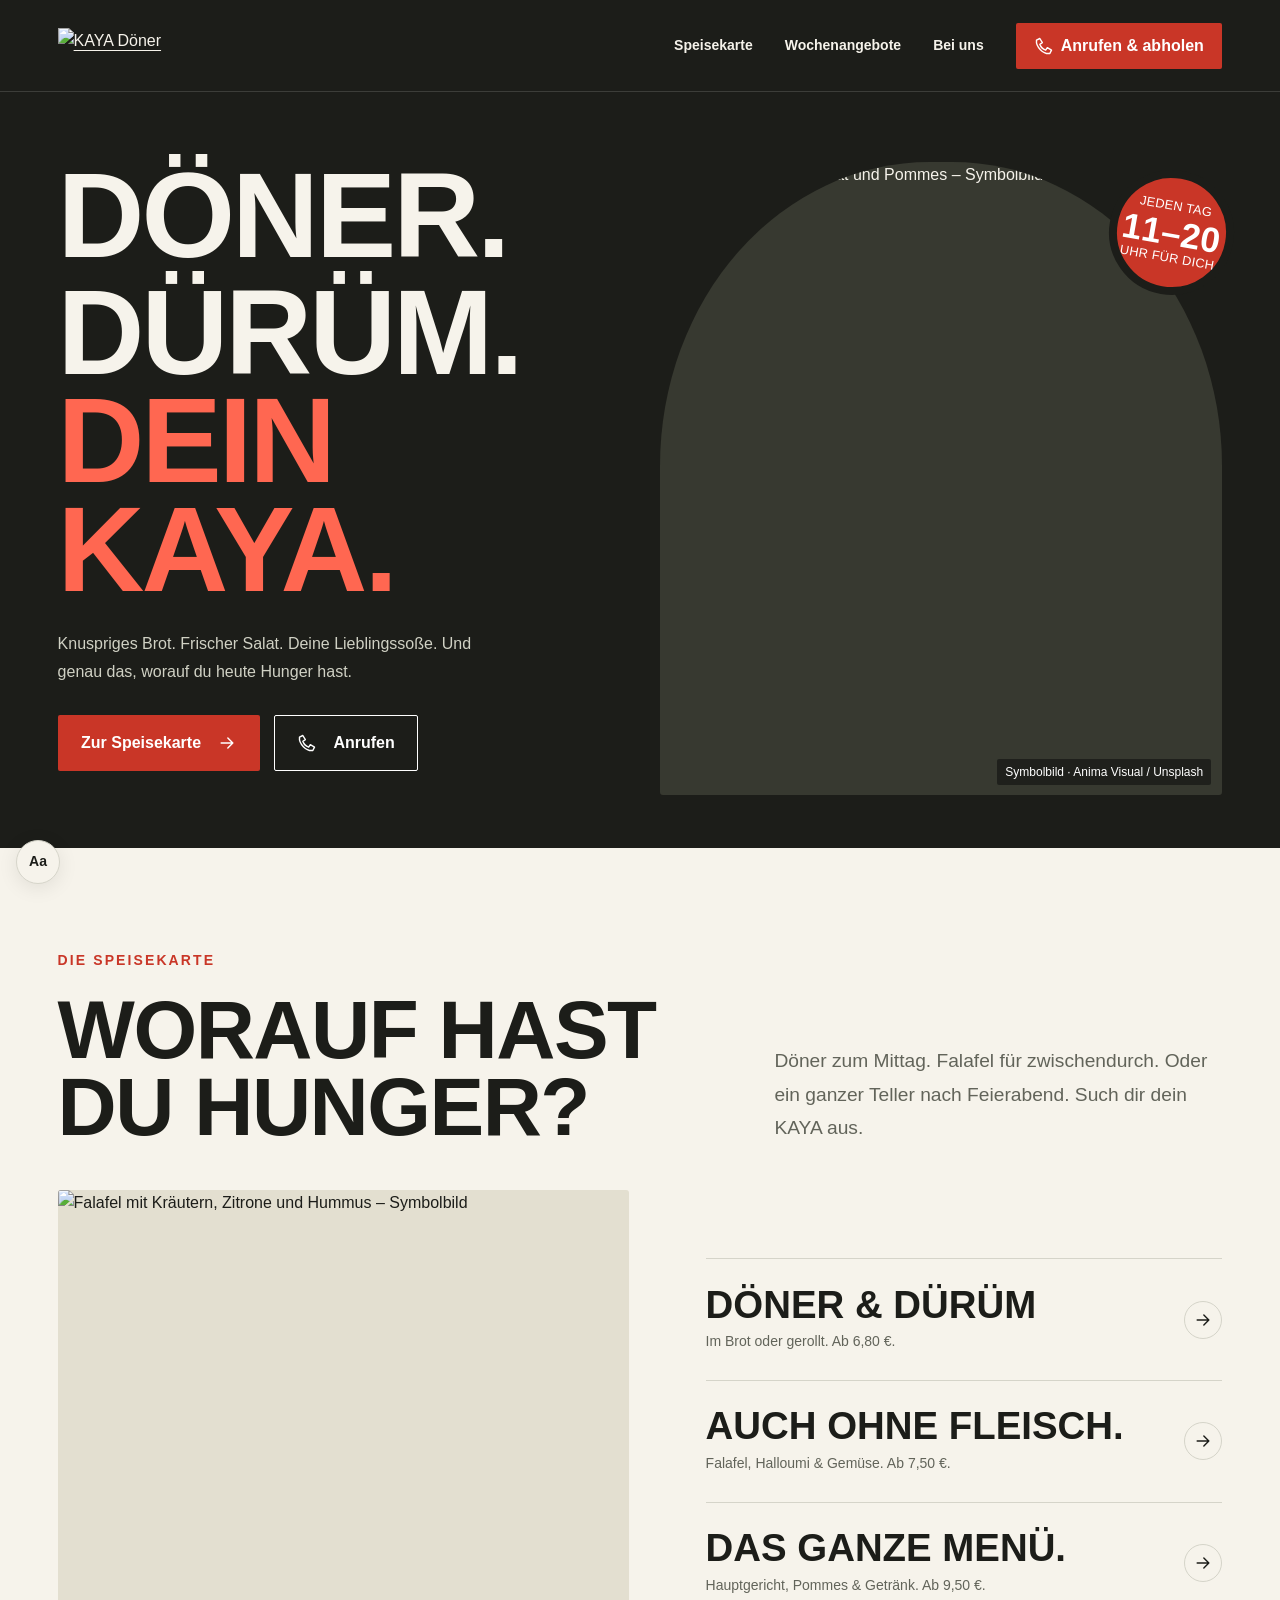
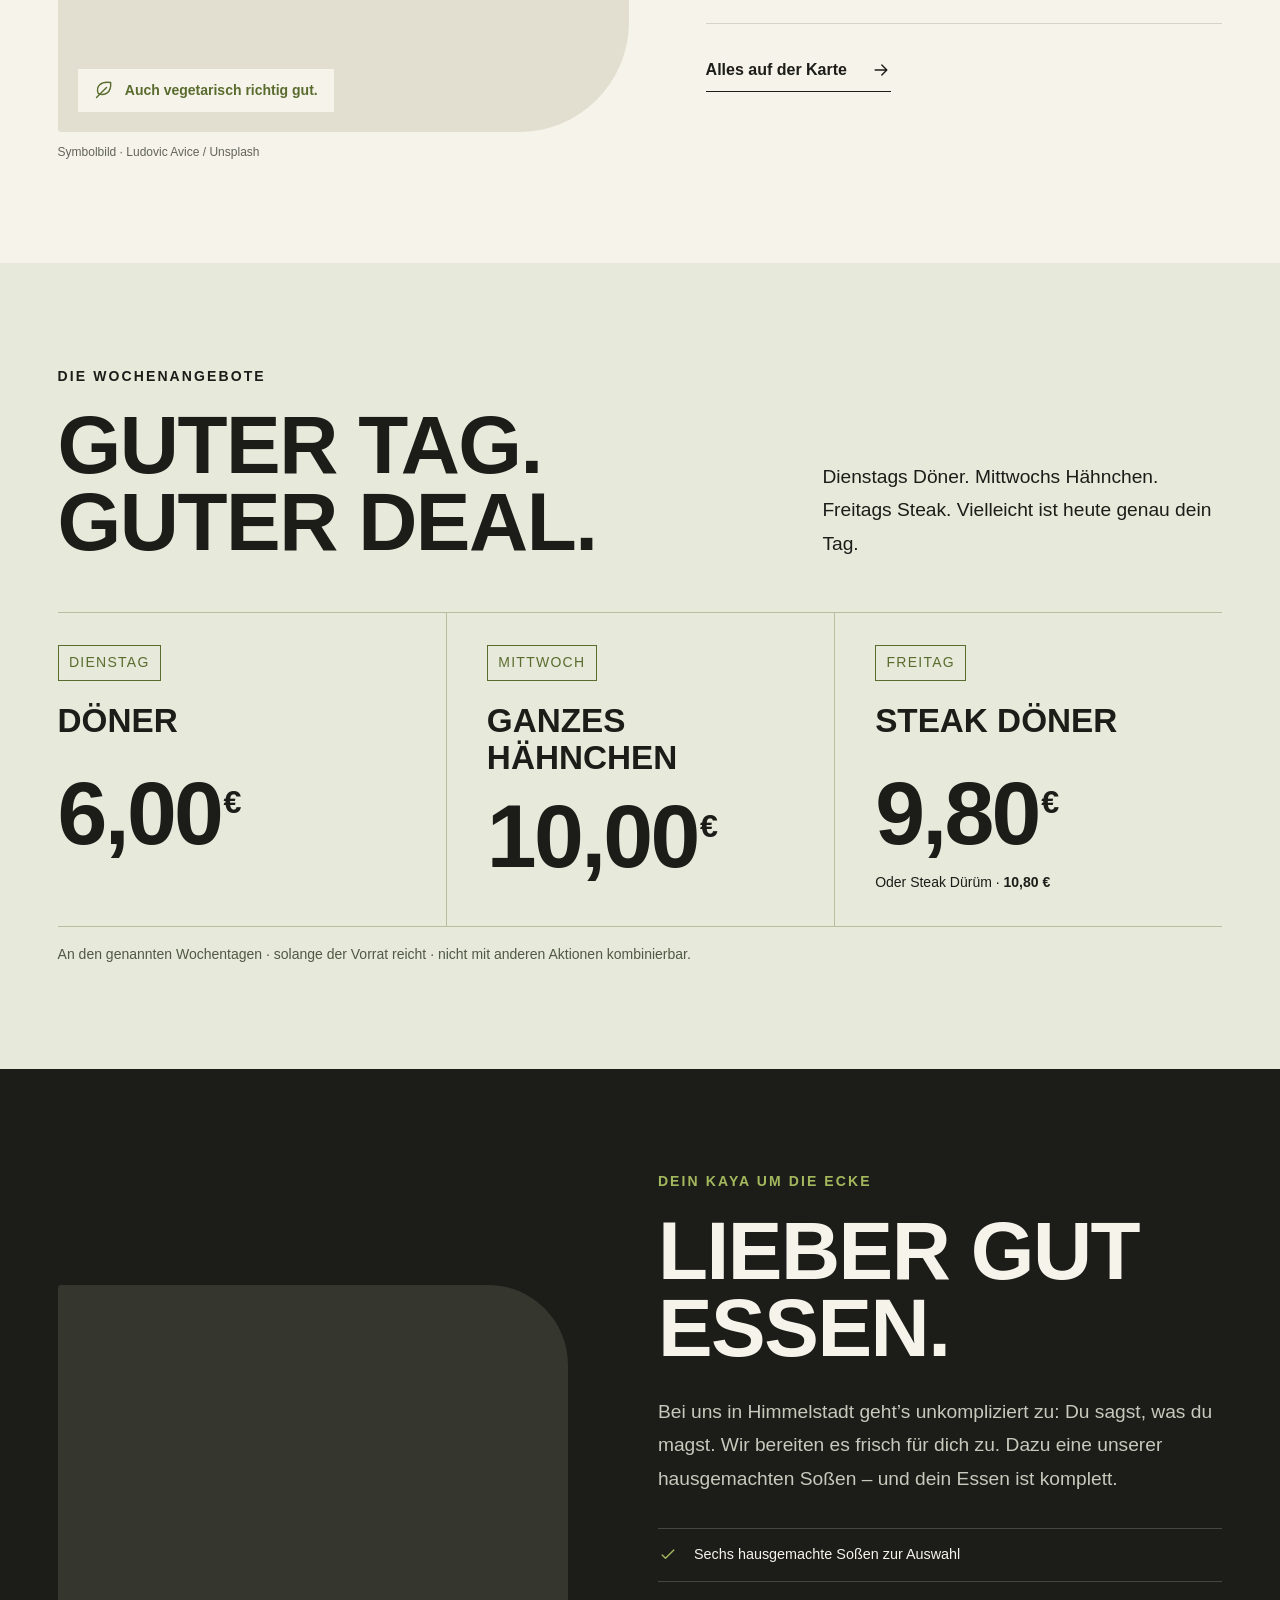
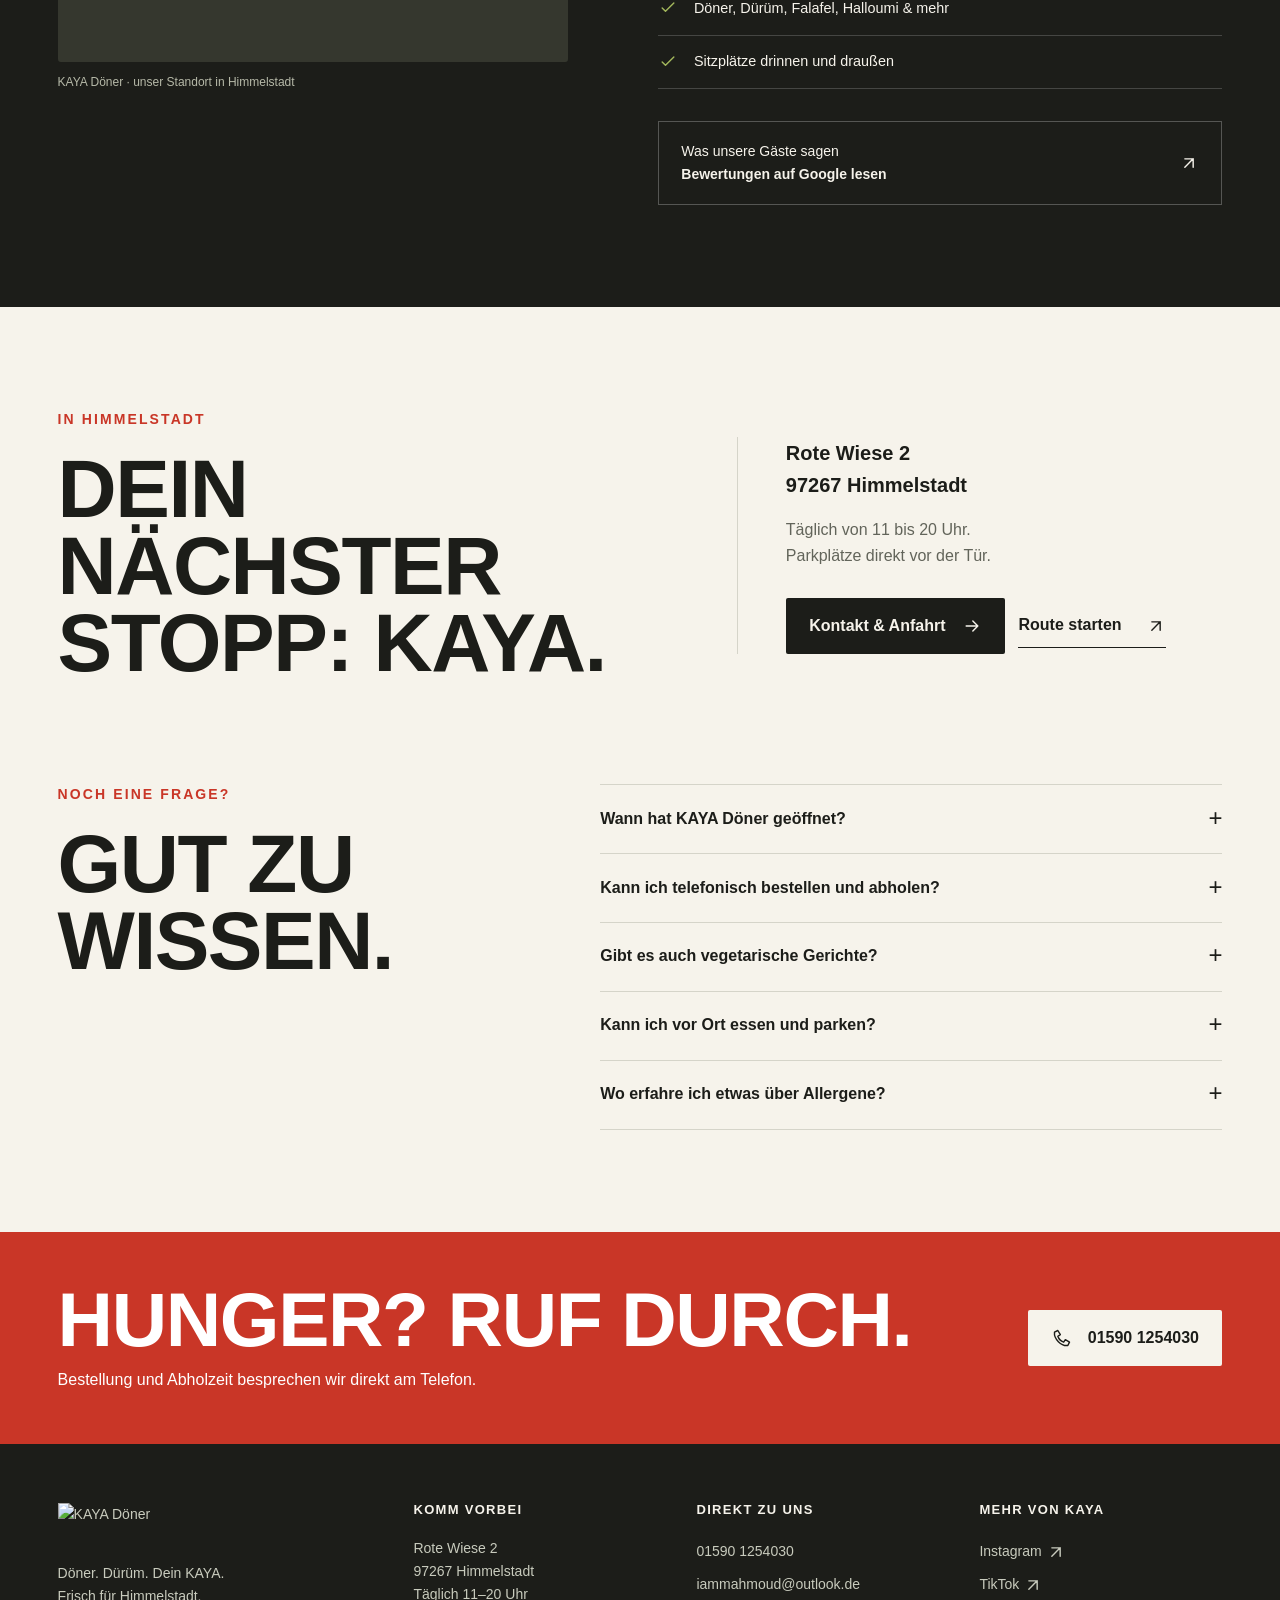
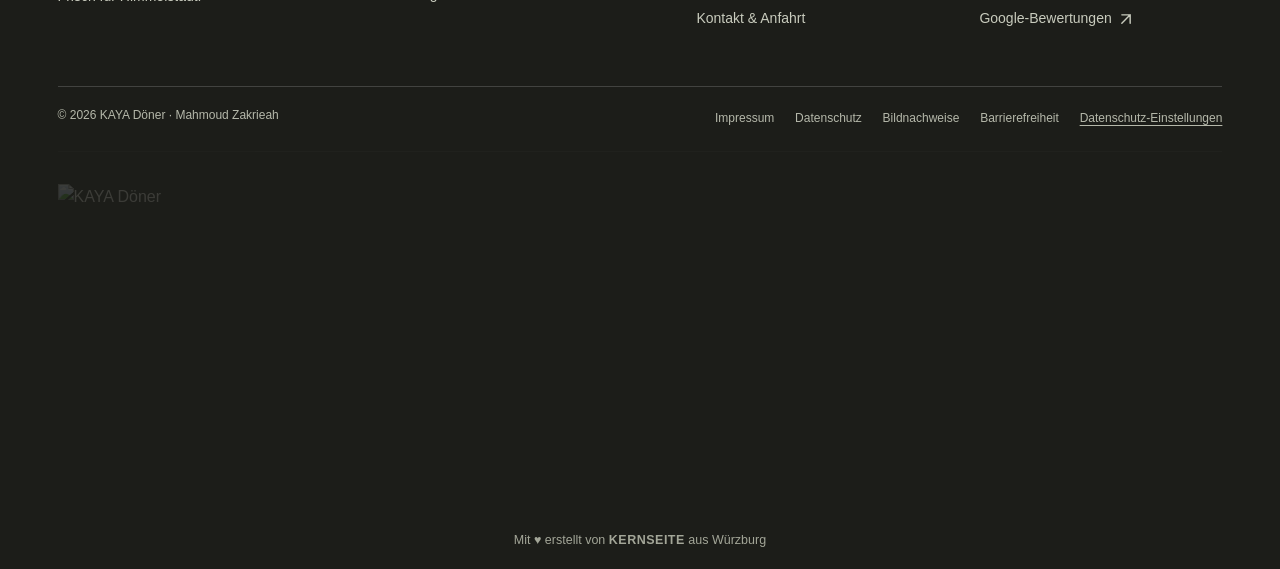
==== index.html @ 1c3c6906 "Footer: dezenter Hinweis „Mit ♥ erstellt von KERNSEITE aus Würzburg“ auf allen Seiten Co-Authored-By" ====
<!doctype html><html lang="de"><head><meta charset="utf-8"><meta name="viewport" content="width=device-width, initial-scale=1, viewport-fit=cover"><title>KAYA Döner Himmelstadt | Dürüm, Falafel &amp; Halloumi</title><meta name="description" content="Döner, Dürüm und Falafel in Himmelstadt. Speisekarte, Preise und Wochenangebote. Täglich 11–20 Uhr, Rote Wiese 2. Anrufen und abholen."><meta name="robots" content="noindex, follow"><meta name="theme-color" content="#1c1d19"><meta name="referrer" content="strict-origin-when-cross-origin"><link rel="canonical" href="https://kaya-doener-himmelstadt.de/"><link rel="icon" href="favicon.svg" type="image/svg+xml"><link rel="icon" href="favicon.ico" sizes="any"><link rel="apple-touch-icon" href="apple-touch-icon.png"><link rel="manifest" href="site.webmanifest"><link rel="preload" href="assets/fonts/barlow-condensed-800.woff" as="font" type="font/woff" crossorigin><link rel="stylesheet" href="assets/site.css?v=f7797af50446"><script src="assets/site.js?v=f7797af50446" defer></script><meta property="og:type" content="website"><meta property="og:locale" content="de_DE"><meta property="og:site_name" content="KAYA Döner Himmelstadt"><meta property="og:title" content="KAYA Döner Himmelstadt | Dürüm, Falafel &amp; Halloumi"><meta property="og:description" content="Döner, Dürüm und Falafel in Himmelstadt. Speisekarte, Preise und Wochenangebote. Täglich 11–20 Uhr, Rote Wiese 2. Anrufen und abholen."><meta property="og:url" content="https://kaya-doener-himmelstadt.de/"><meta property="og:image" content="https://kaya-doener-himmelstadt.de/og-kaya-doener.jpg"><meta property="og:image:width" content="1200"><meta property="og:image:height" content="630"><meta property="og:image:alt" content="KAYA Döner – frischer Döner in Himmelstadt"><meta name="twitter:card" content="summary_large_image"><meta name="twitter:title" content="KAYA Döner Himmelstadt | Dürüm, Falafel &amp; Halloumi"><meta name="twitter:description" content="Döner, Dürüm und Falafel in Himmelstadt. Speisekarte, Preise und Wochenangebote. Täglich 11–20 Uhr, Rote Wiese 2. Anrufen und abholen."><meta name="twitter:image" content="https://kaya-doener-himmelstadt.de/og-kaya-doener.jpg"><script type="application/ld+json">{"@context":"https://schema.org","@graph":[{"@type":"WebSite","@id":"https://kaya-doener-himmelstadt.de/#website","name":"KAYA Döner Himmelstadt","url":"https://kaya-doener-himmelstadt.de/","inLanguage":"de-DE"},{"@type":"Restaurant","@id":"https://kaya-doener-himmelstadt.de/#restaurant","name":"KAYA Döner","alternateName":"KAYA Döner Himmelstadt","url":"https://kaya-doener-himmelstadt.de/","telephone":"+4915901254030","email":"iammahmoud@outlook.de","priceRange":"€","currenciesAccepted":"EUR","servesCuisine":["Türkisch","Döner","Vegetarisch"],"address":{"@type":"PostalAddress","streetAddress":"Rote Wiese 2","postalCode":"97267","addressLocality":"Himmelstadt","addressRegion":"Bayern","addressCountry":"DE"},"openingHoursSpecification":[{"@type":"OpeningHoursSpecification","dayOfWeek":["Monday","Tuesday","Wednesday","Thursday","Friday","Saturday","Sunday"],"opens":"11:00","closes":"20:00"}],"hasMenu":"https://kaya-doener-himmelstadt.de/speisekarte.html","hasMap":"https://www.google.com/maps/search/?api=1&query=Rote+Wiese+2%2C+97267+Himmelstadt","logo":"https://kaya-doener-himmelstadt.de/assets/brand/kaya-horizontal-dark.svg","sameAs":["https://www.instagram.com/kayadoner_himmelstadt_/","https://www.tiktok.com/@kayadnerhimmelsta"],"description":"Döner, Dürüm, Falafel, Halloumi und hausgemachte Soßen in Himmelstadt. Vor Ort essen oder abholen."},{"@type":"WebPage","@id":"https://kaya-doener-himmelstadt.de/#webpage","url":"https://kaya-doener-himmelstadt.de/","name":"KAYA Döner Himmelstadt | Dürüm, Falafel & Halloumi","inLanguage":"de-DE","isPartOf":{"@id":"https://kaya-doener-himmelstadt.de/#website"},"about":{"@id":"https://kaya-doener-himmelstadt.de/#restaurant"}},{"@type":"FAQPage","mainEntity":[{"@type":"Question","name":"Wann hat KAYA Döner geöffnet?","acceptedAnswer":{"@type":"Answer","text":"Wir haben regulär jeden Tag von 11:00 bis 20:00 Uhr geöffnet. An Feiertagen können die Zeiten abweichen. Ruf im Zweifel kurz unter 01590 1254030 an."}},{"@type":"Question","name":"Kann ich telefonisch bestellen und abholen?","acceptedAnswer":{"@type":"Answer","text":"Ja. Ruf uns unter 01590 1254030 an und besprich dein Wunschgericht sowie die Abholzeit mit uns. Du findest uns in der Rote Wiese 2 in Himmelstadt."}},{"@type":"Question","name":"Gibt es auch vegetarische Gerichte?","acceptedAnswer":{"@type":"Answer","text":"Ja. Auf unserer Karte stehen Falafel, Halloumi und Gemüse im Brot oder im Dürüm sowie ein Falafelteller. Wenn du Fragen zu Zutaten oder Soßen hast, sprich uns vor der Bestellung an."}},{"@type":"Question","name":"Kann ich vor Ort essen und parken?","acceptedAnswer":{"@type":"Answer","text":"Du kannst drinnen oder draußen sitzen und dein Essen auch mitnehmen. Kostenlose Parkplätze gibt es direkt vor der Tür. Der Zugang ist ebenerdig."}},{"@type":"Question","name":"Wo erfahre ich etwas über Allergene?","acceptedAnswer":{"@type":"Answer","text":"Bitte frage vor deiner Bestellung telefonisch oder vor Ort nach den Allergenen und Zusatzstoffen deines gewünschten Gerichts. Rezepturen und Soßen können sich unterscheiden."}}]}]}</script><noscript><style>.js-only{display:none!important}@media(max-width:650px){.site-header{height:auto;position:relative}.nav-row{padding-block:1rem;flex-wrap:wrap}.nav{display:flex;flex-wrap:wrap;gap:1rem}.nav .button{display:none}.nav a{font-size:.8125rem}}</style></noscript></head><body><a class="skip" href="#main">Zum Inhalt springen</a>
 <header class="site-header"><div class="wrap nav-row">
 <a class="brand" href="index.html" aria-label="KAYA Döner – Startseite"><img src="assets/brand/kaya-horizontal-light.svg" width="906" height="158" alt="KAYA Döner"></a>
 <nav class="nav" aria-label="Hauptnavigation"><a href="speisekarte.html">Speisekarte</a><a href="index.html#angebote">Wochenangebote</a><a href="kontakt.html">Bei uns</a><a href="tel:+4915901254030" aria-label="Anrufen &amp; abholen · KAYA Döner · 01590 1254030" class="button compact"><svg class="icon" viewBox="0 0 24 24" aria-hidden="true" focusable="false"><path d="m7 3-4 2c-1 8 8 17 16 16l2-4-5-3-2 3c-3-1-6-4-7-7l3-2Z"/></svg><span class="nav-call-label">Anrufen & abholen</span></a></nav>
 <button class="nav-toggle js-only" id="nav-toggle" aria-label="Menü öffnen" aria-expanded="false" aria-controls="mobile-nav"><svg class="icon" viewBox="0 0 24 24" aria-hidden="true" focusable="false"><path d="M4 7h16M4 12h16M4 17h16"/></svg></button>
 </div></header>
 <nav class="mobile-nav" id="mobile-nav" aria-label="Mobile Navigation" hidden>
 <a href="index.html">Startseite</a><a href="speisekarte.html">Speisekarte</a><a href="index.html#angebote">Wochenangebote</a><a href="kontakt.html">Bei uns</a><a href="tel:+4915901254030" aria-label="Anrufen &amp; abholen · KAYA Döner · 01590 1254030" class="button"><svg class="icon" viewBox="0 0 24 24" aria-hidden="true" focusable="false"><path d="m7 3-4 2c-1 8 8 17 16 16l2-4-5-3-2 3c-3-1-6-4-7-7l3-2Z"/></svg>01590 1254030</a><p class="small">Rote Wiese 2 · 97267 Himmelstadt<br>Täglich 11–20 Uhr</p>
 </nav><main id="main" tabindex="-1"><section class="hero" id="start"><div class="wrap"><div class="hero-grid"><div class="hero-copy"><h1><span class="hero-title-line hero-title-doener">Döner.</span><span class="hero-title-line">Dürüm.</span><em class="hero-title-line">Dein KAYA.</em></h1><p class="lead">Knuspriges Brot. Frischer Salat. Deine Lieblingssoße. Und genau das, worauf du heute Hunger hast.</p><div class="actions"><a href="speisekarte.html" class="button">Zur Speisekarte <svg class="icon" viewBox="0 0 24 24" aria-hidden="true" focusable="false"><path d="M5 12h14M13 6l6 6-6 6"/></svg></a><a href="tel:+4915901254030" aria-label="Anrufen &amp; abholen · KAYA Döner · 01590 1254030" class="button outline"><svg class="icon" viewBox="0 0 24 24" aria-hidden="true" focusable="false"><path d="m7 3-4 2c-1 8 8 17 16 16l2-4-5-3-2 3c-3-1-6-4-7-7l3-2Z"/></svg>Anrufen</a></div></div>
 <figure class="hero-photo"><div class="photo-mask"><img src="assets/images/food-hero-1200.webp" srcset="assets/images/food-hero-640.webp 640w, assets/images/food-hero-1200.webp 1200w" sizes="(max-width: 650px) 100vw, 50vw" alt="Kebab mit Fleisch, Salat und Pommes – Symbolbild" width="1200" height="800" decoding="async" fetchpriority="high"></div><div class="round-note" aria-hidden="true">JEDEN TAG<strong>11–20</strong>UHR FÜR DICH</div><figcaption class="image-caption">Symbolbild · Anima Visual / Unsplash</figcaption></figure></div>
 </div></section>
 <section class="section" id="speisekarte"><div class="wrap"><div class="section-heading"><div><span class="eyebrow red">Die Speisekarte</span><h2>Worauf hast<br>du Hunger?</h2></div><p class="lead muted">Döner zum Mittag. Falafel für zwischendurch. Oder ein ganzer Teller nach Feierabend. Such dir dein KAYA aus.</p></div><div class="menu-preview"><figure><div class="food-frame"><img src="assets/images/food-falafel-1200.webp" srcset="assets/images/food-falafel-640.webp 640w, assets/images/food-falafel-1200.webp 1200w" sizes="(max-width: 650px) 100vw, 50vw" alt="Falafel mit Kräutern, Zitrone und Hummus – Symbolbild" width="1200" height="1839" decoding="async" loading="lazy"><span class="food-label"><svg class="icon" viewBox="0 0 24 24" aria-hidden="true" focusable="false"><path d="M20 3C8 1 2 8 5 16c8 4 16-1 15-13Z"/><path d="m3 21 12-12"/></svg>Auch vegetarisch richtig gut.</span></div><figcaption class="image-caption">Symbolbild · Ludovic Avice / Unsplash</figcaption></figure><div><div class="menu-links"><a href="speisekarte.html#doener" class="menu-link"><div><h3>Döner & Dürüm</h3><p>Im Brot oder gerollt. Ab 6,80 €.</p></div><span><svg class="icon" viewBox="0 0 24 24" aria-hidden="true" focusable="false"><path d="M5 12h14M13 6l6 6-6 6"/></svg></span></a><a href="speisekarte.html#vegetarisch" class="menu-link"><div><h3>Auch ohne Fleisch.</h3><p>Falafel, Halloumi & Gemüse. Ab 7,50 €.</p></div><span><svg class="icon" viewBox="0 0 24 24" aria-hidden="true" focusable="false"><path d="M5 12h14M13 6l6 6-6 6"/></svg></span></a><a href="speisekarte.html#menues" class="menu-link"><div><h3>Das ganze Menü.</h3><p>Hauptgericht, Pommes & Getränk. Ab 9,50 €.</p></div><span><svg class="icon" viewBox="0 0 24 24" aria-hidden="true" focusable="false"><path d="M5 12h14M13 6l6 6-6 6"/></svg></span></a></div><div class="menu-bottom"><a href="speisekarte.html" class="text-link">Alles auf der Karte <svg class="icon" viewBox="0 0 24 24" aria-hidden="true" focusable="false"><path d="M5 12h14M13 6l6 6-6 6"/></svg></a></div></div></div></div></section>
 <section class="section offers" id="angebote"><div class="wrap"><div class="offers-head"><div><span class="eyebrow">Die Wochenangebote</span><h2>Guter Tag.<br>Guter Deal.</h2></div><p class="lead">Dienstags Döner. Mittwochs Hähnchen. Freitags Steak. Vielleicht ist heute genau dein Tag.</p></div><div class="offer-grid"><article class="offer" data-weekday="Tuesday"><span class="offer-day">Dienstag</span><h3>Döner</h3><p class="offer-price">6,00<small>€</small></p></article><article class="offer" data-weekday="Wednesday"><span class="offer-day">Mittwoch</span><h3>Ganzes Hähnchen</h3><p class="offer-price">10,00<small>€</small></p></article><article class="offer" data-weekday="Friday"><span class="offer-day">Freitag</span><h3>Steak Döner</h3><p class="offer-price">9,80<small>€</small></p><p class="offer-extra">Oder Steak Dürüm · <strong>10,80 €</strong></p></article></div><p class="fine">An den genannten Wochentagen · solange der Vorrat reicht · nicht mit anderen Aktionen kombinierbar.</p></div></section>
 <section class="section story" id="ueber-uns"><div class="wrap story-grid"><figure><div class="story-photo store-photo"><img src="assets/images/kaya-standort-1200.webp" srcset="assets/images/kaya-standort-640.webp 640w, assets/images/kaya-standort-1200.webp 1200w" sizes="(max-width: 650px) 100vw, 50vw" width="1200" height="900" alt="Eingang von KAYA Döner in Himmelstadt mit beleuchtetem KAYA-Schriftzug" loading="lazy" decoding="async"></div><figcaption class="image-caption">KAYA Döner · unser Standort in Himmelstadt</figcaption></figure><div><span class="eyebrow">Dein KAYA um die Ecke</span><h2>Lieber gut<br>essen.</h2><p class="lead">Bei uns in Himmelstadt geht’s unkompliziert zu: Du sagst, was du magst. Wir bereiten es frisch für dich zu. Dazu eine unserer hausgemachten Soßen – und dein Essen ist komplett.</p><ul class="feature-lines"><li><svg class="icon" viewBox="0 0 24 24" aria-hidden="true" focusable="false"><path d="m5 12 4 4L19 6"/></svg>Sechs hausgemachte Soßen zur Auswahl</li><li><svg class="icon" viewBox="0 0 24 24" aria-hidden="true" focusable="false"><path d="m5 12 4 4L19 6"/></svg>Döner, Dürüm, Falafel, Halloumi & mehr</li><li><svg class="icon" viewBox="0 0 24 24" aria-hidden="true" focusable="false"><path d="m5 12 4 4L19 6"/></svg>Sitzplätze drinnen und draußen</li></ul><a href="https://www.google.com/maps/search/?api=1&amp;query=KAYA+D%C3%B6ner+Himmelstadt" class="review-link" target="_blank" rel="noopener noreferrer"><span id="bewertungen">Was unsere Gäste sagen<br><strong>Bewertungen auf Google lesen</strong></span><svg class="icon" viewBox="0 0 24 24" aria-hidden="true" focusable="false"><path d="M7 17 17 7M7 7h10v10"/></svg></a></div></div></section>
 <section class="section" id="standort"><div class="wrap visit-teaser"><div><span class="eyebrow red">In Himmelstadt</span><h2>Dein nächster<br>Stopp: KAYA.</h2></div><div class="visit-card" id="kontakt"><p class="address">Rote Wiese 2<br>97267 Himmelstadt</p><p class="muted">Täglich von 11 bis 20 Uhr.<br>Parkplätze direkt vor der Tür.</p><div class="actions"><a href="kontakt.html" class="button ink">Kontakt & Anfahrt <svg class="icon" viewBox="0 0 24 24" aria-hidden="true" focusable="false"><path d="M5 12h14M13 6l6 6-6 6"/></svg></a><a href="https://www.google.com/maps/search/?api=1&amp;query=Rote+Wiese+2%2C+97267+Himmelstadt" class="text-link" target="_blank" rel="noopener noreferrer">Route starten <svg class="icon" viewBox="0 0 24 24" aria-hidden="true" focusable="false"><path d="M7 17 17 7M7 7h10v10"/></svg></a></div></div></div></section>
 <section class="section faq-section"><div class="wrap faq-wrap"><div><span class="eyebrow red">Noch eine Frage?</span><h2>Gut zu<br>wissen.</h2></div><div class="faq"><details><summary>Wann hat KAYA Döner geöffnet?</summary><p>Wir haben regulär jeden Tag von 11:00 bis 20:00 Uhr geöffnet. An Feiertagen können die Zeiten abweichen. Ruf im Zweifel kurz unter 01590 1254030 an.</p></details><details><summary>Kann ich telefonisch bestellen und abholen?</summary><p>Ja. Ruf uns unter 01590 1254030 an und besprich dein Wunschgericht sowie die Abholzeit mit uns. Du findest uns in der Rote Wiese 2 in Himmelstadt.</p></details><details><summary>Gibt es auch vegetarische Gerichte?</summary><p>Ja. Auf unserer Karte stehen Falafel, Halloumi und Gemüse im Brot oder im Dürüm sowie ein Falafelteller. Wenn du Fragen zu Zutaten oder Soßen hast, sprich uns vor der Bestellung an.</p></details><details><summary>Kann ich vor Ort essen und parken?</summary><p>Du kannst drinnen oder draußen sitzen und dein Essen auch mitnehmen. Kostenlose Parkplätze gibt es direkt vor der Tür. Der Zugang ist ebenerdig.</p></details><details><summary>Wo erfahre ich etwas über Allergene?</summary><p>Bitte frage vor deiner Bestellung telefonisch oder vor Ort nach den Allergenen und Zusatzstoffen deines gewünschten Gerichts. Rezepturen und Soßen können sich unterscheiden.</p></details></div></div></section><section class="cta"><div class="wrap cta-inner"><div><h2>Hunger? Ruf durch.</h2><p>Bestellung und Abholzeit besprechen wir direkt am Telefon.</p></div><a href="tel:+4915901254030" aria-label="Anrufen &amp; abholen · KAYA Döner · 01590 1254030" class="button light"><svg class="icon" viewBox="0 0 24 24" aria-hidden="true" focusable="false"><path d="m7 3-4 2c-1 8 8 17 16 16l2-4-5-3-2 3c-3-1-6-4-7-7l3-2Z"/></svg>01590 1254030</a></div></section></main><footer class="site-footer"><div class="wrap">
 <div class="footer-top">
 <div class="footer-brand"><a href="index.html" aria-label="KAYA Döner – Startseite"><img src="assets/brand/kaya-horizontal-light.svg" width="906" height="158" alt="KAYA Döner" loading="lazy"></a><p>Döner. Dürüm. Dein KAYA.<br>Frisch für Himmelstadt.</p></div>
 <div><h2>Komm vorbei</h2><p>Rote Wiese 2<br>97267 Himmelstadt<br>Täglich 11–20 Uhr</p></div>
 <div><h2>Direkt zu uns</h2><ul><li><a href="tel:+4915901254030" aria-label="Anrufen &amp; abholen · KAYA Döner · 01590 1254030">01590 1254030</a></li><li><a href="mailto:iammahmoud@outlook.de">iammahmoud@outlook.de</a></li><li><a href="kontakt.html">Kontakt & Anfahrt</a></li></ul></div>
 <div><h2>Mehr von KAYA</h2><ul><li><a href="https://www.instagram.com/kayadoner_himmelstadt_/" target="_blank" rel="noopener noreferrer">Instagram <svg class="icon" viewBox="0 0 24 24" aria-hidden="true" focusable="false"><path d="M7 17 17 7M7 7h10v10"/></svg></a></li><li><a href="https://www.tiktok.com/@kayadnerhimmelsta" target="_blank" rel="noopener noreferrer">TikTok <svg class="icon" viewBox="0 0 24 24" aria-hidden="true" focusable="false"><path d="M7 17 17 7M7 7h10v10"/></svg></a></li><li><a href="https://www.google.com/maps/search/?api=1&amp;query=KAYA+D%C3%B6ner+Himmelstadt" target="_blank" rel="noopener noreferrer">Google-Bewertungen <svg class="icon" viewBox="0 0 24 24" aria-hidden="true" focusable="false"><path d="M7 17 17 7M7 7h10v10"/></svg></a></li></ul></div>
 </div><div class="footer-bottom"><span>© 2026 KAYA Döner · Mahmoud Zakrieah</span><div><a href="impressum.html">Impressum</a><a href="datenschutz.html">Datenschutz</a><a href="bildnachweise.html">Bildnachweise</a><a href="barrierefreiheit.html">Barrierefreiheit</a><button class="js-only" data-privacy-settings>Datenschutz-Einstellungen</button></div></div>
 <div class="giant-brand" aria-hidden="true"><img src="assets/brand/kaya-wordmark-white.svg" width="542" height="150" alt="KAYA Döner" loading="lazy"></div>
 <p class="site-credit">Mit ♥ erstellt von <a href="https://kernseite.com" title="Webdesign Agentur Würzburg" target="_blank" rel="noopener">KERNSEITE</a> aus Würzburg</p></div></footer>
 <nav class="mobile-bar" aria-label="Schnellzugriff"><a href="speisekarte.html" class="button ink">Speisekarte <svg class="icon" viewBox="0 0 24 24" aria-hidden="true" focusable="false"><path d="M5 12h14M13 6l6 6-6 6"/></svg></a><a href="tel:+4915901254030" aria-label="Anrufen &amp; abholen · KAYA Döner · 01590 1254030" class="button"><svg class="icon" viewBox="0 0 24 24" aria-hidden="true" focusable="false"><path d="m7 3-4 2c-1 8 8 17 16 16l2-4-5-3-2 3c-3-1-6-4-7-7l3-2Z"/></svg>Anrufen</a></nav>
 <details class="accessibility js-only"><summary aria-label="Lesbarkeit einstellen">Aa</summary><div class="access-panel"><h2>Lesbarkeit</h2><div class="settings-row"><span>Schrift <span id="font-level" aria-live="polite">100 %</span></span><div><button id="font-minus" aria-label="Schrift verkleinern">A−</button> <button id="font-plus" aria-label="Schrift vergrößern">A+</button></div></div><div class="settings-row"><span>Mehr Kontrast</span><button id="contrast-toggle" aria-pressed="false">Aus</button></div><button class="reset" id="reading-reset">Zurücksetzen</button></div></details>
 <dialog class="privacy-dialog" id="privacy-dialog" aria-labelledby="privacy-title" aria-describedby="privacy-description"><h2 id="privacy-title">Deine Privatsphäre.</h2><p id="privacy-description">Wir verwenden keine Analyse- oder Marketingdienste. Die optionale Google-Karte wird nur mit deiner Einwilligung geladen. Dabei kann Google deine IP-Adresse und Geräteinformationen verarbeiten, auch in den USA. Mehr dazu in unserer <a href="datenschutz.html#karte">Datenschutzerklärung</a>.</p><p class="small" data-consent-status>Google Maps ist deaktiviert.</p><div class="actions"><button class="button ink" id="privacy-decline">Ohne Google Maps</button><button class="button" id="privacy-accept">Google Maps erlauben</button></div><button id="privacy-close" class="dialog-close">Schließen</button></dialog></body></html>
---- assets/site.css ----
@font-face{font-family:Barlow;src:url('fonts/barlow-condensed-700.woff') format('woff');font-weight:700;font-display:swap}
@font-face{font-family:Barlow;src:url('fonts/barlow-condensed-800.woff') format('woff');font-weight:800;font-display:swap}
@font-face{font-family:Manrope;src:url('fonts/manrope-400.woff') format('woff');font-weight:400;font-display:swap}
@font-face{font-family:Manrope;src:url('fonts/manrope-500.woff') format('woff');font-weight:500;font-display:swap}
@font-face{font-family:Manrope;src:url('fonts/manrope-600.woff') format('woff');font-weight:600;font-display:swap}
@font-face{font-family:Manrope;src:url('fonts/manrope-700.woff') format('woff');font-weight:700;font-display:swap}
:root{--ink:#1c1d19;--paper:#f6f3eb;--red:#c93627;--red-light:#ff6751;--olive:#596c2e;--leaf:#a3b85c;--muted:#62645a;--line:#d5d4c9;--white:#fffef8;--display:Barlow,'Arial Narrow',Impact,sans-serif;--body:Manrope,Arial,sans-serif;--gutter:clamp(1.25rem,4.5vw,5rem);--max:1380px;--header:92px;--scale:1}
*{box-sizing:border-box}html{scroll-behavior:smooth;scroll-padding-top:calc(var(--header) + 2rem);font-size:calc(100% * var(--scale));-webkit-text-size-adjust:100%}body{margin:0;background:var(--paper);color:var(--ink);font:400 1rem/1.65 var(--body);overflow-wrap:break-word}body.menu-open{overflow:hidden}button,input{font:inherit}button,a{-webkit-tap-highlight-color:transparent}button{cursor:pointer}a{color:inherit;text-underline-offset:.25em}img,svg{max-width:100%}img{display:block}svg{display:inline-block;vertical-align:middle}button{color:inherit}button:disabled{cursor:default;opacity:.55}:focus-visible{outline:3px solid var(--red-light);outline-offset:5px}::selection{background:var(--red);color:white}[hidden]{display:none!important}h1,h2,h3,p,figure{margin:0}h1,h2,h3{font-weight:700}h1,h2,.display{font-family:var(--display);text-transform:uppercase;font-weight:800;line-height:.94;letter-spacing:-.018em}h2{font-size:clamp(3.2rem,6.4vw,6.6rem)}h3{font-size:1.25rem;line-height:1.25}ul{padding:0;list-style:none;margin:0}a,button{touch-action:manipulation}main:focus{outline:none}.wrap{width:min(100% - var(--gutter)*2,var(--max));margin-inline:auto}.section{padding-block:clamp(4.5rem,8vw,8rem)}.eyebrow{text-transform:uppercase;letter-spacing:.15em;font-size:.875rem;font-weight:700;line-height:1.55;display:block;margin-bottom:1.2rem}.eyebrow.red{color:var(--red)}.lead{font-size:clamp(1.05rem,1.5vw,1.2rem);line-height:1.75;max-width:37rem}.muted{color:var(--muted)}.small{font-size:.875rem}.sr-only{position:absolute!important;width:1px;height:1px;padding:0;margin:-1px;overflow:hidden;clip:rect(0,0,0,0);white-space:nowrap;border:0}.skip{position:fixed;top:-120px;left:1rem;background:var(--white);color:var(--ink);z-index:100;padding:1rem 1.5rem}.skip:focus{top:1rem}.icon{width:20px;height:20px;flex-shrink:0;fill:none;stroke:currentColor;stroke-width:1.7;stroke-linecap:round;stroke-linejoin:round}
.site-header{height:var(--header);background:var(--ink);color:var(--paper);border-bottom:1px solid #ffffff24;position:sticky;top:0;z-index:30}.nav-row{height:100%;display:flex;align-items:center;justify-content:space-between;gap:2rem}.brand{display:flex;align-items:center;flex-shrink:0;min-height:48px}.brand img{width:205px;height:auto}.nav{display:flex;align-items:center;gap:2rem;font-size:.875rem;font-weight:600}.nav>a{display:flex;gap:.4rem;align-items:center;min-height:44px;text-decoration:none;position:relative}.nav>a:not(.button):after{content:'';position:absolute;height:2px;bottom:1px;left:0;right:100%;background:var(--red-light);transition:right .2s}.nav>a:hover:after,.nav>a[aria-current=page]:after{right:0}.button{display:inline-flex;align-items:center;justify-content:center;gap:1rem;min-height:56px;padding:1rem 1.4rem;border:1px solid transparent;background:var(--red);color:#fff;text-decoration:none;font-size:1rem;font-weight:700;line-height:1.35;border-radius:2px;transition:background .2s,transform .2s}.button:hover{background:#a72b1f;transform:translateY(-2px)}.button.light{background:var(--paper);color:var(--ink)}.button.light:hover{background:#e5e2d5}.button.outline{background:transparent;border-color:currentColor}.button.outline:hover{background:#ffffff12}.button.ink{background:var(--ink);color:var(--paper)}.button.compact{min-height:46px;padding:.7rem 1.1rem}.text-link{display:inline-flex;align-items:center;gap:1.5rem;text-decoration:none;font-weight:700;min-height:44px;border-bottom:1px solid currentColor}.text-link:hover{color:var(--red)}.actions{display:flex;flex-wrap:wrap;gap:.85rem;align-items:center}.nav-toggle{display:none;border:1px solid #ffffff50;background:none;width:48px;height:48px;align-items:center;justify-content:center}.nav-toggle .icon{width:24px;height:24px}.mobile-nav{display:none}
.hero{background:var(--ink);color:var(--paper);padding-top:clamp(2rem,4.2vw,4rem)}.hero-grid{display:grid;grid-template-columns:1fr 1fr;gap:2.5rem;align-items:center;padding-bottom:3.3rem}.hero-copy{position:relative;z-index:2;padding-block:1.5rem}.hero h1{font-size:clamp(5rem,9.4vw,9.1rem);line-height:.9;letter-spacing:-.025em}.hero h1 em{font-style:normal;color:var(--red-light)}.hero .lead{color:#d0d1c4;margin:1.7rem 0 1.8rem;max-width:27rem;font-size:1rem}.hero-photo{position:relative;align-self:stretch;min-width:0;display:flex;align-items:stretch;padding-top:1rem}.hero-photo .photo-mask{width:100%;overflow:hidden;border-radius:48% 48% 3px 3px;min-height:540px;position:relative;background:#373930}.hero-photo img{width:100%;height:100%;object-fit:cover;object-position:57% 50%;position:absolute}.hero-photo .round-note{position:absolute;right:-.75rem;top:1.5rem;background:var(--red);color:#fff;border:8px solid var(--ink);width:125px;height:125px;border-radius:50%;display:flex;flex-direction:column;align-items:center;justify-content:center;text-align:center;transform:rotate(10deg);line-height:1.3;font-size:.8rem;letter-spacing:.02em}.round-note strong{font:800 2.2rem/1 var(--display)}.image-caption{font-size:.75rem;line-height:1.5;color:var(--muted);margin-top:.65rem}.hero-photo .image-caption{position:absolute;bottom:.6rem;right:.7rem;color:#fff;background:#1c1d19d9;padding:.25rem .5rem;border-radius:2px}.hero-facts{display:grid;grid-template-columns:1fr 1fr 1fr;border-top:1px solid #ffffff30;padding:1.3rem 0 1.5rem;gap:2rem}.hero-facts a{text-decoration:none}.hero-facts strong{display:block;font-size:1rem}.hero-facts span{font-size:.875rem;color:#c5c7b9}.hero-facts>div{display:flex;gap:1rem;align-items:center}.hero-facts .icon{width:24px;height:24px;color:var(--leaf)}.ribbon{background:var(--red);color:var(--white);padding:.85rem var(--gutter);display:flex;justify-content:center;gap:clamp(1.5rem,5vw,5rem);font:700 clamp(1.05rem,2.1vw,1.7rem)/1.3 var(--display);letter-spacing:.08em;text-transform:uppercase}.ribbon span{white-space:nowrap}.ribbon b{font-weight:400;color:#ffb9aa}
.section-heading{display:flex;justify-content:space-between;align-items:end;gap:2rem;margin-bottom:2.8rem}.section-heading .lead{max-width:28rem}.menu-preview{display:grid;grid-template-columns:1.05fr .95fr;gap:clamp(2rem,6vw,6rem);align-items:center}.food-frame{position:relative;overflow:hidden;background:#e3dfd0}.food-frame img{width:100%;height:100%;object-fit:cover}.menu-preview .food-frame{aspect-ratio:1/.95;border-radius:3px 3px 110px 3px}.menu-preview .food-frame img{object-position:center 70%}.menu-preview .food-label{position:absolute;left:1.3rem;bottom:1.3rem;display:flex;align-items:center;gap:.65rem;background:var(--paper);padding:.6rem 1rem;color:var(--olive);font-size:.875rem;font-weight:700}.menu-preview .menu-links{border-top:1px solid var(--line)}.menu-link{display:grid;grid-template-columns:3rem 1fr auto;gap:.5rem;align-items:center;padding:1.65rem 0;text-decoration:none;border-bottom:1px solid var(--line)}.menu-link .number{font-size:.875rem;color:var(--muted)}.menu-link h3{font:700 clamp(2rem,3vw,3rem)/1 var(--display);text-transform:uppercase}.menu-link p{font-size:.875rem;color:var(--muted);margin-top:.4rem}.menu-link>span:last-child{width:38px;height:38px;display:grid;place-items:center;border:1px solid var(--line);border-radius:50%;transition:.2s}.menu-link:hover>span:last-child{background:var(--ink);color:var(--paper);transform:rotate(-35deg)}.menu-bottom{display:flex;justify-content:space-between;align-items:center;margin-top:1.5rem;gap:1rem}.price-from{font-size:.875rem;color:var(--muted)}
.offers{background:#e7e9da}.offers-head{display:grid;grid-template-columns:1fr 1fr;gap:3rem;align-items:end}.offers-head .lead{justify-self:end;max-width:25rem}.offer-grid{display:grid;grid-template-columns:repeat(3,minmax(0,1fr));margin-top:3.2rem;border-top:1px solid #b7bf9e;border-bottom:1px solid #b7bf9e}.offer{padding:2rem 2.5rem 2rem 0;position:relative}.offer+.offer{border-left:1px solid #b7bf9e;padding-left:2.5rem}.offer-day{display:inline-block;font-size:.875rem;text-transform:uppercase;letter-spacing:.09em;border:1px solid var(--olive);padding:.35rem .65rem;color:var(--olive);margin-bottom:1.4rem}.offer h3{font:700 clamp(1.8rem,2.6vw,2.7rem)/1.1 var(--display);text-transform:uppercase;min-height:3.1rem}.offer-price{font:800 clamp(4.5rem,7vw,7rem)/1 var(--display);letter-spacing:-.03em;margin-top:1rem}.offer-price small{font-size:.36em;vertical-align:super;margin-left:.15rem}.offer-extra{font-size:.875rem;margin-top:.8rem}.offers .fine{font-size:.875rem;color:#505943;margin-top:1rem}.offer[data-today=true]:before{content:'Heute';position:absolute;right:1rem;top:2rem;color:var(--olive);font-size:.875rem;font-weight:700}
.story{background:var(--ink);color:var(--paper)}.story-grid{display:grid;grid-template-columns:.95fr 1.05fr;gap:clamp(3rem,7vw,7rem);align-items:center}.story .eyebrow{color:var(--leaf)}.story .lead{color:#c7c9bc;margin-top:1.8rem}.story .story-photo{aspect-ratio:.95;position:relative;background:#35372e;border-radius:3px 80px 3px 3px;overflow:hidden}.story-photo img{width:100%;height:100%;object-fit:cover}.story .feature-lines{margin:2rem 0;border-top:1px solid #ffffff2e}.feature-lines li{padding:.9rem 0;border-bottom:1px solid #ffffff2e;display:flex;align-items:center;gap:1rem;font-size:.9rem}.feature-lines .icon{color:var(--leaf)}.story .image-caption{color:#b6b9a8}.review-link{border:1px solid #ffffff40;display:flex;justify-content:space-between;gap:2rem;padding:1.1rem 1.4rem;align-items:center;text-decoration:none;font-size:.875rem}.review-link:hover{border-color:var(--leaf)}
.visit-teaser{display:grid;grid-template-columns:1.3fr 1fr;gap:3rem;align-items:center}.visit-teaser h2{max-width:43rem}.visit-card{border-left:1px solid var(--line);padding-left:3rem}.visit-card .address{font-size:1.25rem;font-weight:600;line-height:1.6;margin-bottom:1rem}.visit-card .actions{margin-top:1.8rem}.faq-wrap{display:grid;grid-template-columns:1fr 1.3fr;gap:4rem}.faq{border-top:1px solid var(--line)}.faq details{border-bottom:1px solid var(--line)}.faq summary{cursor:pointer;list-style:none;display:flex;justify-content:space-between;gap:1.5rem;padding:1.3rem 0;font-weight:700;font-size:1rem}.faq summary::-webkit-details-marker{display:none}.faq summary:after{content:'+';font-size:1.5rem;font-weight:400;line-height:1;flex-shrink:0}.faq details[open] summary:after{content:'−'}.faq details p{padding:0 2rem 1.4rem 0;font-size:1rem;color:var(--muted);max-width:44rem}.faq-section{padding-top:0}.cta{background:var(--red);color:white;position:relative;overflow:hidden}.cta-inner{padding-block:3.2rem;display:flex;gap:3rem;justify-content:space-between;align-items:center}.cta h2{font-size:clamp(3rem,6vw,6.2rem)}.cta p{font-size:1rem;margin-top:.7rem}.cta .button{flex-shrink:0}
.site-footer{background:var(--ink);color:var(--paper);padding-top:3.5rem}.footer-top{display:grid;grid-template-columns:1.3fr 1fr 1fr 1fr;gap:2.5rem;padding-bottom:3rem}.footer-brand img{width:235px;height:auto;margin-bottom:1rem}.footer-top h2{font:700 .8125rem/1.5 var(--body);letter-spacing:.1em;margin:0 0 1.1rem}.footer-top p,.footer-top a{font-size:.875rem;color:#c8cbbd}.footer-top a{display:inline-block;text-decoration:none;padding:.15rem 0}.footer-top a:hover{text-decoration:underline;color:var(--white)}.footer-top li{margin-bottom:.35rem}.footer-bottom{border-top:1px solid #ffffff2b;display:flex;flex-wrap:wrap;justify-content:space-between;gap:1rem;padding:1.2rem 0;font-size:.75rem;color:#b5b8aa}.footer-bottom div{display:flex;gap:1.3rem;flex-wrap:wrap}.footer-bottom a{text-decoration:none;display:inline-block;padding-block:.2rem}.footer-bottom a:hover{text-decoration:underline}.footer-bottom button{color:inherit;font-size:inherit;background:none;border:0;padding:.2rem 0;text-decoration:underline;text-underline-offset:.25em}.giant-brand{overflow:hidden;border-top:1px solid #ffffff1a;padding:2rem 0 1.5rem;opacity:.14}.giant-brand img{width:100%;height:auto}.site-credit{margin:0;padding:0 0 1.25rem;text-align:center;font-size:.78125rem;line-height:1.5;color:#a3a698}.site-credit a{color:inherit;text-decoration:none;font-weight:600;letter-spacing:.04em;transition:color .2s}.site-credit a:hover,.site-credit a:focus-visible{color:var(--paper);text-decoration:underline;text-underline-offset:.2em}.mobile-bar{display:none}.accessibility{position:fixed;left:1rem;bottom:1rem;z-index:35}.accessibility summary{list-style:none;cursor:pointer;border:1px solid #d5d4c9;background:var(--paper);color:var(--ink);border-radius:50%;width:44px;height:44px;display:grid;place-items:center;box-shadow:0 4px 20px #00000016;font-weight:700;font-size:.875rem}.accessibility summary::-webkit-details-marker{display:none}.access-panel{position:absolute;left:0;bottom:56px;background:var(--paper);color:var(--ink);border:1px solid var(--line);padding:1.1rem;width:260px;box-shadow:0 10px 35px #0002;border-radius:4px}.access-panel h2{font:700 1rem/1.4 var(--body);text-transform:none;margin-bottom:1rem;letter-spacing:0}.access-panel .settings-row{display:flex;align-items:center;justify-content:space-between;font-size:.875rem;gap:.5rem;margin-top:.5rem}.settings-row button{border:1px solid var(--line);background:transparent;padding:.4rem .65rem;min-height:42px;font-weight:600}.access-panel>.reset{margin-top:1rem;background:none;border:none;text-decoration:underline;font-size:.875rem;padding:.25rem 0;min-height:40px}.high-contrast{--ink:#090a07;--paper:#fff;--muted:#373930;--red:#a02414;--red-light:#ff9e86;--olive:#344b06;--line:#76786e}.high-contrast .offers{background:#fff}.high-contrast .hero .lead,.high-contrast .hero-facts span,.high-contrast .footer-top a,.high-contrast .footer-top p,.high-contrast .story .lead{color:white}
.page-intro{padding:3.5rem 0 3rem;border-bottom:1px solid var(--line)}.breadcrumbs{font-size:.875rem;color:var(--muted);display:flex;gap:.75rem;align-items:center;margin-bottom:2.5rem}.breadcrumbs a{text-decoration:none}.breadcrumbs a:hover{text-decoration:underline}.page-intro h1{font-size:clamp(4.5rem,9vw,9rem)}.page-intro .lead{margin-top:1.4rem}.intro-flex{display:flex;justify-content:space-between;align-items:end;gap:3rem}.intro-note{max-width:22rem;border-left:2px solid var(--red);padding-left:1.2rem;font-size:.875rem}.intro-note a{font-weight:700;display:inline-block;padding-block:.2rem}.menu-layout{display:grid;grid-template-columns:240px minmax(0,1fr);gap:5rem;padding-block:3rem 6rem;align-items:start}.category-nav{position:sticky;top:calc(var(--header) + 1.7rem)}.category-nav p{font-size:.75rem;letter-spacing:.12em;text-transform:uppercase;font-weight:700;color:var(--muted);margin-bottom:1rem}.category-nav a{display:flex;justify-content:space-between;align-items:center;gap:.7rem;padding:.6rem 0;border-bottom:1px solid var(--line);text-decoration:none;font-size:.875rem;min-height:44px}.category-nav a:hover,.category-nav a[aria-current=true]{color:var(--red)}.category-nav a span{font-size:.75rem;color:var(--muted)}.category-nav .print-button{margin-top:1.5rem;border:1px solid var(--line);background:none;padding:.65rem .8rem;font-size:.875rem;min-height:44px;display:flex;align-items:center;gap:.7rem}.menu-section{padding-bottom:3.8rem;scroll-margin-top:calc(var(--header) + 1.5rem)}.menu-section+.menu-section{padding-top:.4rem}.menu-section h2{font-size:clamp(2.8rem,4.5vw,4.3rem)}.menu-section .category-intro{color:var(--muted);font-size:.875rem;margin:.8rem 0 1.8rem;max-width:38rem}.menu-items{border-top:2px solid var(--ink)}.menu-item{padding:1.25rem 0;border-bottom:1px solid var(--line);display:grid;grid-template-columns:minmax(0,1fr) auto;gap:1.5rem;align-items:start}.menu-item .menu-name{font-size:1.0625rem;font-weight:700;line-height:1.25}.menu-item p{font-size:.875rem;color:var(--muted);margin-top:.35rem;max-width:34rem}.menu-price{font-size:1rem;font-weight:700;white-space:nowrap;font-variant-numeric:tabular-nums;line-height:1.4;text-align:right;display:flex;gap:1.2rem}.menu-price span{display:block}.menu-price small{font-size:.75rem;font-weight:400;color:var(--muted);display:block;margin-top:.25rem}.sauces{background:#e7e9da;padding:2rem;border-radius:2px}.sauces h2{font-size:3rem}.sauce-list{display:flex;flex-wrap:wrap;gap:.7rem;margin-top:1.4rem}.sauce-list li{padding:.5rem .8rem;border:1px solid #b7bf9e;font-size:.875rem}.menu-info{border-top:1px solid var(--line);margin-top:2.5rem;padding-top:1.5rem;font-size:.875rem;color:var(--muted)}.menu-info h2{font:700 1rem/1.5 var(--body);text-transform:none;letter-spacing:0;color:var(--ink);margin-bottom:.65rem}.menu-info p+p{margin-top:.65rem}.menu-visual{width:100%;aspect-ratio:2.9;margin:1rem 0 2.5rem;object-fit:cover;object-position:center 65%;border-radius:2px}
.contact-grid{display:grid;grid-template-columns:1fr 1fr;gap:5rem;padding-block:4rem 5rem}.contact-block h2{font-size:3.7rem;margin-bottom:1.5rem}.contact-block+.contact-block{margin-top:3rem}.contact-address{font-size:1.35rem;line-height:1.8;margin-bottom:1.5rem}.contact-phone{display:block;font:700 clamp(2.4rem,4vw,4.2rem)/1.15 var(--display);text-decoration:none;margin:1.5rem 0 .7rem}.contact-phone:hover{color:var(--red)}.hours{width:100%;border-collapse:collapse;font-size:1rem}.hours th,.hours td{padding:.65rem 0;border-bottom:1px solid var(--line);text-align:left}.hours th{font-weight:500}.hours td{text-align:right;font-variant-numeric:tabular-nums}.hours tr[data-today=true] th{font-weight:700;color:var(--red)}.opening-state{font-size:.875rem;font-weight:600;border-left:3px solid var(--olive);padding-left:.8rem;margin-bottom:1.25rem}.contact-features{display:grid;grid-template-columns:1fr 1fr;gap:1rem;margin-top:2rem}.contact-features li{display:flex;align-items:start;gap:.7rem;font-size:.875rem}.contact-features .icon{color:var(--olive)}.map-section{background:#e7e9da;padding-block:3.5rem}.map-shell{display:grid;grid-template-columns:1fr 1fr;min-height:360px;background:var(--ink);color:var(--paper)}.map-copy{padding:3rem;display:flex;flex-direction:column;justify-content:center}.map-copy h2{font-size:4rem}.map-copy p{font-size:.875rem;margin-top:1rem;color:#c7c9bc;max-width:29rem}.map-copy .actions{margin-top:1.5rem}.map-stage{position:relative;background:#272a20;display:grid;place-items:center;min-height:360px;border-left:1px solid #ffffff25;padding:2.5rem}.map-placeholder{text-align:center;max-width:23rem}.map-placeholder>.icon{width:44px;height:44px;color:var(--leaf);margin-bottom:1rem}.map-placeholder h3{font-size:1.2rem}.map-placeholder p{font-size:.875rem;line-height:1.6;color:#c7c9bc;margin:1rem 0}.map-placeholder .button{font-size:.875rem}.map-stage iframe{position:absolute;inset:0;width:100%;height:100%;border:0}.map-revoke{margin-top:1rem;background:none;border:none;padding:.5rem 0;text-decoration:underline;color:var(--muted);font-size:.875rem;min-height:44px}.map-status{font-size:.875rem;color:var(--muted);margin-top:.6rem}.privacy-dialog{padding:2rem;width:min(550px,calc(100% - 2rem));border:1px solid var(--line);background:var(--paper);color:var(--ink);border-radius:4px}.privacy-dialog::backdrop{background:#0009}.privacy-dialog h2{font:800 2.5rem/1 var(--display);margin-bottom:1.2rem}.privacy-dialog p{font-size:1rem;margin-bottom:1.5rem}.privacy-dialog .actions{align-items:stretch}.privacy-dialog .dialog-close{display:block;margin:1.4rem 0 0 auto;border:0;background:none;min-height:44px;text-decoration:underline;font-size:.875rem}.privacy-dialog .button{flex:1}
.legal-layout{display:grid;grid-template-columns:260px minmax(0,1fr);gap:4rem;padding-block:3.5rem 6rem}.legal-aside{position:sticky;top:calc(var(--header) + 2rem);align-self:start;font-size:.875rem}.legal-aside a{display:block;padding:.5rem 0;min-height:40px}.legal-content{max-width:820px}.legal-content h2{font:700 1.4rem/1.3 var(--body);text-transform:none;letter-spacing:0;margin:2.5rem 0 1rem}.legal-content h2:first-child{margin-top:0}.legal-content h3{margin:1.6rem 0 .6rem;font-size:1.05rem}.legal-content p{margin:.8rem 0;font-size:1rem;line-height:1.85}.legal-content ul{list-style:disc;padding-left:1.2rem;margin:1rem 0;font-size:1rem}.legal-content li+li{margin-top:.4rem}.legal-content a{overflow-wrap:anywhere}.legal-content code{font-size:.85em}.source-table{border-collapse:collapse;width:100%;font-size:.875rem}.source-table td,.source-table th{text-align:left;border-bottom:1px solid var(--line);padding:1rem .7rem 1rem 0;vertical-align:top}.error-page{text-align:center;padding-block:5rem}.error-page .error-number{font:800 clamp(9rem,22vw,19rem)/.9 var(--display);color:var(--red)}.error-page h1{font-size:4rem;margin:1.5rem 0}.error-page .actions{justify-content:center;margin-top:2rem}
.store-photo{position:relative;overflow:hidden;aspect-ratio:1273/940!important;background:#35372e;border-radius:3px 65px 3px 3px}
.store-photo img{position:absolute;width:120.66%;max-width:none;height:auto;left:-3.06%;top:-12.77%;object-fit:initial}
@media(min-width:1500px){.hero-photo .photo-mask{min-height:620px}}
@media(max-width:1100px){.nav{gap:1.3rem}.brand img{width:175px}.hero h1{font-size:clamp(5rem,10.5vw,8rem)}.hero-photo .photo-mask{min-height:500px}.hero-grid{gap:1.5rem}.menu-layout{gap:3rem;grid-template-columns:200px minmax(0,1fr)}.footer-top{gap:1.5rem}.footer-brand img{width:190px}.offer{padding-right:1.5rem}.offer+.offer{padding-left:1.5rem}.story-grid{gap:3rem}.contact-grid{gap:3rem}}
@media(max-width:850px){:root{--header:78px}.nav .nav-call-label{display:none}.nav{gap:1.1rem}.nav .button{min-width:46px;padding:.75rem}.nav .button .icon{width:20px}.hero h1{font-size:clamp(4.6rem,10.7vw,6.8rem)}.hero-grid{grid-template-columns:1.08fr .92fr}.hero-photo .photo-mask{min-height:450px}.hero-photo .round-note{width:102px;height:102px;border-width:6px;right:-.8rem;top:0;font-size:.6875rem}.round-note strong{font-size:1.8rem}.hero-facts{gap:1rem}.hero-facts>div{gap:.7rem}.hero-facts strong{font-size:.875rem}.hero-facts span{font-size:.75rem}.menu-preview{gap:2rem}.menu-link{grid-template-columns:2rem 1fr auto;padding:1.3rem 0}.section-heading,.offers-head{gap:2rem}.offer h3{min-height:4rem}.story-grid{grid-template-columns:1fr 1fr;gap:2rem}.visit-teaser{grid-template-columns:1.1fr 1fr;gap:2rem}.visit-card{padding-left:2rem}.faq-wrap{gap:2rem;grid-template-columns:1fr 1.4fr}.footer-top{grid-template-columns:1.2fr 1fr 1fr}.footer-top>div:last-child{grid-column:2/4}.footer-top>div:last-child ul{display:flex;gap:1.5rem}.intro-flex{align-items:start;gap:2rem}.intro-note{max-width:17rem}.menu-layout{gap:2rem;grid-template-columns:165px minmax(0,1fr)}.menu-price{gap:.65rem}.contact-grid{gap:2rem}.contact-features{grid-template-columns:1fr}.map-copy{padding:2rem}.map-stage{padding:1.5rem}.legal-layout{grid-template-columns:190px minmax(0,1fr);gap:2rem}.ribbon{gap:2rem}}
@media(max-width:650px){:root{--header:74px;--gutter:1.25rem}.nav{display:none}.nav-toggle{display:flex}.brand img{width:183px}.nav-row{gap:1rem}.mobile-nav{position:fixed;top:var(--header);inset-inline:0;bottom:0;z-index:29;background:var(--ink);color:var(--paper);padding:2.5rem var(--gutter);overflow:auto;display:flex;flex-direction:column;gap:.7rem}.mobile-nav>a:not(.button){font:700 2.5rem/1.25 var(--display);text-transform:uppercase;text-decoration:none;padding:.55rem 0;border-bottom:1px solid #ffffff30}.mobile-nav .button{margin-top:1rem}.mobile-nav .small{color:#c7c9bc;margin-top:1rem}.hero{padding-top:.5rem}.hero-grid{grid-template-columns:1fr;gap:1.5rem;padding-bottom:1.8rem}.hero-copy{padding:1.5rem 0 0}.hero h1{font-size:clamp(4.2rem,20.5vw,8rem);line-height:.9}.hero .eyebrow{font-size:.75rem;margin-bottom:1rem}.hero .lead{max-width:30rem;margin:1.25rem 0 1.45rem;font-size:1rem}.hero .actions{gap:.7rem}.hero .button{padding:.9rem 1.15rem;font-size:.875rem;min-height:52px}.hero-photo{padding-top:.3rem;min-height:0;margin-top:.3rem}.hero-photo .photo-mask{aspect-ratio:1.32;min-height:0;border-radius:46% 46% 3px 3px}.hero-photo img{object-position:center 56%}.hero-photo .round-note{width:95px;height:95px;top:-.3rem;right:0}.hero-facts{grid-template-columns:1fr 1fr;gap:1.2rem .6rem;padding:1.25rem 0 1.5rem}.hero-facts>div:first-child{grid-column:1/3}.hero-facts>div:first-child strong{display:inline;margin-right:.5rem}.hero-facts>div:first-child span{font-size:.875rem}.hero-facts strong{font-size:.875rem}.hero-facts span{font-size:.75rem}.hero-facts .icon{width:20px;height:20px}.ribbon{justify-content:space-between;gap:.5rem;padding:.85rem 1.25rem;font-size:1rem;letter-spacing:.055em}.ribbon span:nth-of-type(3),.ribbon b:last-of-type{display:none}.section{padding-block:4rem}.section-heading{display:block;margin-bottom:2rem}.section-heading>.lead{margin-top:1.5rem}h2{font-size:clamp(3.1rem,12.5vw,4.7rem)}.menu-preview{grid-template-columns:1fr;gap:2rem}.menu-preview .food-frame{aspect-ratio:1.25;border-bottom-right-radius:80px}.menu-preview .food-frame img{object-position:center 72%}.menu-link{padding:1.45rem 0}.menu-link h3{font-size:2.25rem}.menu-link p{font-size:.875rem}.menu-bottom{margin-top:1.5rem}.offers-head{grid-template-columns:1fr;gap:1.4rem}.offers-head .lead{justify-self:start;max-width:30rem}.offer-grid{grid-template-columns:1fr;margin-top:2rem}.offer{padding:1.5rem 0;display:grid;grid-template-columns:1fr auto;gap:0 1rem;align-items:center}.offer+.offer{border-left:0;border-top:1px solid #b7bf9e;padding:1.5rem 0}.offer-day{grid-column:1/2;justify-self:start;font-size:.6875rem;margin-bottom:.75rem}.offer h3{min-height:0;grid-column:1/2;font-size:2rem}.offer-price{grid-column:2/3;grid-row:1/3;margin:0;font-size:4.5rem}.offer-extra{grid-column:1/3;font-size:.875rem;margin-top:.6rem}.offer[data-today=true]:before{right:auto;left:8.7rem;top:1.7rem;font-size:.75rem}.story-grid{grid-template-columns:1fr;gap:2.5rem}.story-grid>figure{order:2}.story .story-photo{aspect-ratio:1.2;border-top-right-radius:75px}.story .lead{margin-top:1.3rem}.visit-teaser{grid-template-columns:1fr;gap:2rem}.visit-card{border-left:0;border-top:1px solid var(--line);padding:2rem 0 0}.visit-card .address{font-size:1.2rem}.faq-wrap{grid-template-columns:1fr;gap:2rem}.faq-section{padding-top:0}.faq summary{font-size:1rem}.cta-inner{padding-block:2.5rem;display:block}.cta h2{font-size:3.5rem}.cta .button{margin-top:1.4rem}.footer-top{grid-template-columns:1fr 1fr;gap:2rem 1.2rem}.footer-top .footer-brand{grid-column:1/3}.footer-brand img{width:215px}.footer-top>div:last-child{grid-column:1/3}.footer-top>div:last-child ul{display:flex;gap:1.5rem}.footer-top p,.footer-top a{font-size:.875rem}.footer-top h2{font-size:.75rem;margin-bottom:.8rem}.footer-bottom{padding-bottom:1.5rem;gap:.8rem}.footer-bottom div{gap:.8rem 1.2rem}.giant-brand{padding:1.25rem 0}.site-footer{padding-bottom:calc(70px + env(safe-area-inset-bottom))}.mobile-bar{display:grid;grid-template-columns:1fr 1fr;gap:.5rem;position:fixed;bottom:0;left:0;right:0;padding:.7rem 1.1rem calc(.7rem + env(safe-area-inset-bottom));background:var(--paper);border-top:1px solid var(--line);z-index:36;box-shadow:0 -5px 25px #0001}.mobile-bar .button{min-height:45px;padding:.65rem;font-size:.875rem;gap:.6rem}.accessibility{left:.6rem;bottom:calc(88px + env(safe-area-inset-bottom))}.accessibility summary{width:40px;height:40px}.page-intro{padding:2rem 0 2.5rem}.breadcrumbs{margin-bottom:2rem;font-size:.75rem}.page-intro h1{font-size:clamp(4.1rem,17vw,6.5rem)}.intro-flex{display:block}.intro-note{max-width:100%;margin-top:1.75rem;font-size:.875rem}.menu-layout{display:block;padding-top:0;padding-bottom:4rem}.category-nav{position:sticky;top:var(--header);background:var(--paper);z-index:20;margin-inline:calc(-1 * var(--gutter));padding:.7rem var(--gutter);border-bottom:1px solid var(--line);box-shadow:0 5px 10px #00000006}.category-nav p,.category-nav .print-button{display:none}.category-nav ul{display:flex;gap:.6rem;overflow-x:auto;padding:.15rem .15rem .35rem;scrollbar-width:thin}.category-nav li{flex-shrink:0}.category-nav a{white-space:nowrap;border:1px solid var(--line);padding:.5rem .8rem;min-height:42px;font-size:.875rem;gap:.5rem}.category-nav a[aria-current=true]{background:var(--ink);color:var(--paper);border-color:var(--ink)}.category-nav a[aria-current=true] span{color:var(--paper)}.menu-content{padding-top:2rem}.menu-section{scroll-margin-top:calc(var(--header) + 100px);padding-bottom:3rem}.menu-section h2{font-size:3.1rem}.menu-section .category-intro{font-size:.875rem;margin-bottom:1.4rem}.menu-item{gap:1rem;padding:1.2rem 0}.menu-item .menu-name{font-size:1rem}.menu-item p{font-size:.875rem}.menu-price{font-size:1rem;flex-direction:column;gap:.55rem}.menu-price small{font-size:.75rem;margin:0}.menu-visual{aspect-ratio:1.8}.sauces{padding:1.5rem}.sauces h2{font-size:2.8rem}.menu-info{font-size:.875rem}.contact-grid{grid-template-columns:1fr;gap:3rem;padding-block:3rem}.contact-block h2{font-size:3.3rem}.contact-phone{font-size:3rem}.contact-features{grid-template-columns:1fr 1fr;gap:1rem}.map-shell{grid-template-columns:1fr}.map-copy{padding:2rem 1.5rem}.map-copy h2{font-size:3.5rem}.map-stage{border-left:0;border-top:1px solid #ffffff25;min-height:340px}.map-section{padding-block:2rem}.legal-layout{grid-template-columns:1fr;padding-top:2rem;gap:2.5rem}.legal-aside{position:static;display:flex;flex-wrap:wrap;gap:.3rem 1rem;border-bottom:1px solid var(--line);padding-bottom:1rem}.legal-content p{font-size:1rem}.legal-content h2{font-size:1.3rem}.source-table,.source-table tbody,.source-table tr,.source-table td{display:block}.source-table th{display:none}.source-table td{padding:.65rem 0;border:0}.source-table tr{padding:.7rem 0;border-bottom:1px solid var(--line)}.source-table td:first-child{font-weight:700}.privacy-dialog{padding:1.5rem}.privacy-dialog .button{font-size:.875rem;min-width:130px}.error-page h1{font-size:3rem}}
@media(max-width:360px){.hero h1{font-size:clamp(4.2rem,20.5vw,4.62rem)}.hero .button{padding:.85rem .9rem}.hero-facts{grid-template-columns:1fr}.hero-facts>div:first-child{grid-column:auto}.hero-facts>div:first-child strong{display:block}.ribbon{font-size:.875rem}.contact-features{grid-template-columns:1fr}}
@media(prefers-reduced-motion:reduce){html{scroll-behavior:auto}*,*:before,*:after{animation:none!important;transition:none!important}}
@media print{*{box-shadow:none!important}html{font-size:11pt;scroll-behavior:auto}body{background:#fff;color:#000}.site-header,.site-footer,.mobile-bar,.accessibility,.category-nav,.cta,.breadcrumbs,.menu-visual,.intro-note,.privacy-dialog,.map-section,.nav-toggle{display:none!important}.wrap{width:100%}.page-intro{padding:0 0 1rem}.page-intro h1{font-size:42pt}.menu-layout{display:block;padding:1rem 0}.menu-section{padding-bottom:1.5rem;break-inside:auto}.menu-section h2{font-size:24pt;break-after:avoid}.menu-item{break-inside:avoid;padding:.45rem 0}.menu-item p{font-size:9pt}.menu-price{flex-direction:row;font-size:10pt}.sauces{padding:1rem;break-inside:avoid}.sauces h2{font-size:22pt}.legal-layout{display:block}.legal-aside{display:none}.hero{background:#fff;color:#000}.hero h1 em{color:#000}a{text-decoration:none}.menu-info{font-size:9pt}.offer-grid{display:block}.offer{break-inside:avoid}.contact-grid{display:block}.contact-block{margin:1rem 0}.faq details{break-inside:avoid}.faq details p{display:block}h1,h2,h3,.menu-name{break-after:avoid}@page{size:A4;margin:16mm}}


/* Umbruch-Sicherung ausschliesslich fuer die vergroesserte Leseeinstellung (Aa-Widget).
   .text-scaled wird nur gesetzt, wenn die Schriftstufe ueber 100 % liegt; bei normaler
   Schrift aendert sich nichts. Browser-Zoom bis 400 % benoetigt diese Regeln nicht,
   weil dabei rem nicht waechst. WCAG 1.4.10 Reflow. */
@media(max-width:650px){.text-scaled .ribbon{flex-wrap:wrap;justify-content:center}.text-scaled .footer-top>div:last-child ul,.text-scaled .footer-top,.text-scaled .hero-facts,.text-scaled .contact-features,.text-scaled .sauce-list,.text-scaled .actions,.text-scaled .footer-bottom div{flex-wrap:wrap}.text-scaled .footer-top{grid-template-columns:minmax(0,1fr) minmax(0,1fr)}.text-scaled .hero-facts,.text-scaled .contact-features{grid-template-columns:minmax(0,1fr) minmax(0,1fr)}.text-scaled .offer{grid-template-columns:minmax(0,1fr) auto}.text-scaled .offer-price{font-size:min(4.5rem,22vw)}.text-scaled .menu-link{grid-template-columns:minmax(1.6rem,2rem) minmax(0,1fr) auto}.text-scaled .menu-link h3{font-size:min(2.25rem,11vw)}.text-scaled .menu-item{grid-template-columns:minmax(0,1fr) auto}.text-scaled h1,.text-scaled h2,.text-scaled h3,.text-scaled .menu-name,.text-scaled .contact-phone{overflow-wrap:anywhere}.text-scaled .page-intro h1{font-size:min(clamp(4.1rem,17vw,6.5rem),19vw)}.text-scaled .hero h1{font-size:min(clamp(4.2rem,20.5vw,8rem),22vw)}.text-scaled h2{font-size:min(clamp(3.1rem,12.5vw,4.7rem),14vw)}.text-scaled .contact-phone{font-size:min(3rem,13vw)}.text-scaled .legal-content,.text-scaled .legal-aside,.text-scaled .source-table{min-width:0}.text-scaled .footer-top a,.text-scaled .footer-top p,.text-scaled .footer-bottom a,.text-scaled .legal-content a{overflow-wrap:anywhere}.text-scaled .mobile-bar{grid-template-columns:minmax(0,1fr) minmax(0,1fr)}.text-scaled .mobile-bar .button{min-width:0;overflow-wrap:anywhere;font-size:min(.875rem,4vw)}}

/* Vereinfachter Einstieg: klare Titelzeilen und Menükarten ohne Ziffernspalte. */
.hero-title-line{display:block}.hero-title-doener{position:relative;top:-.07em}.menu-link{grid-template-columns:minmax(0,1fr) auto;gap:1rem}.text-scaled .menu-link{grid-template-columns:minmax(0,1fr) auto}
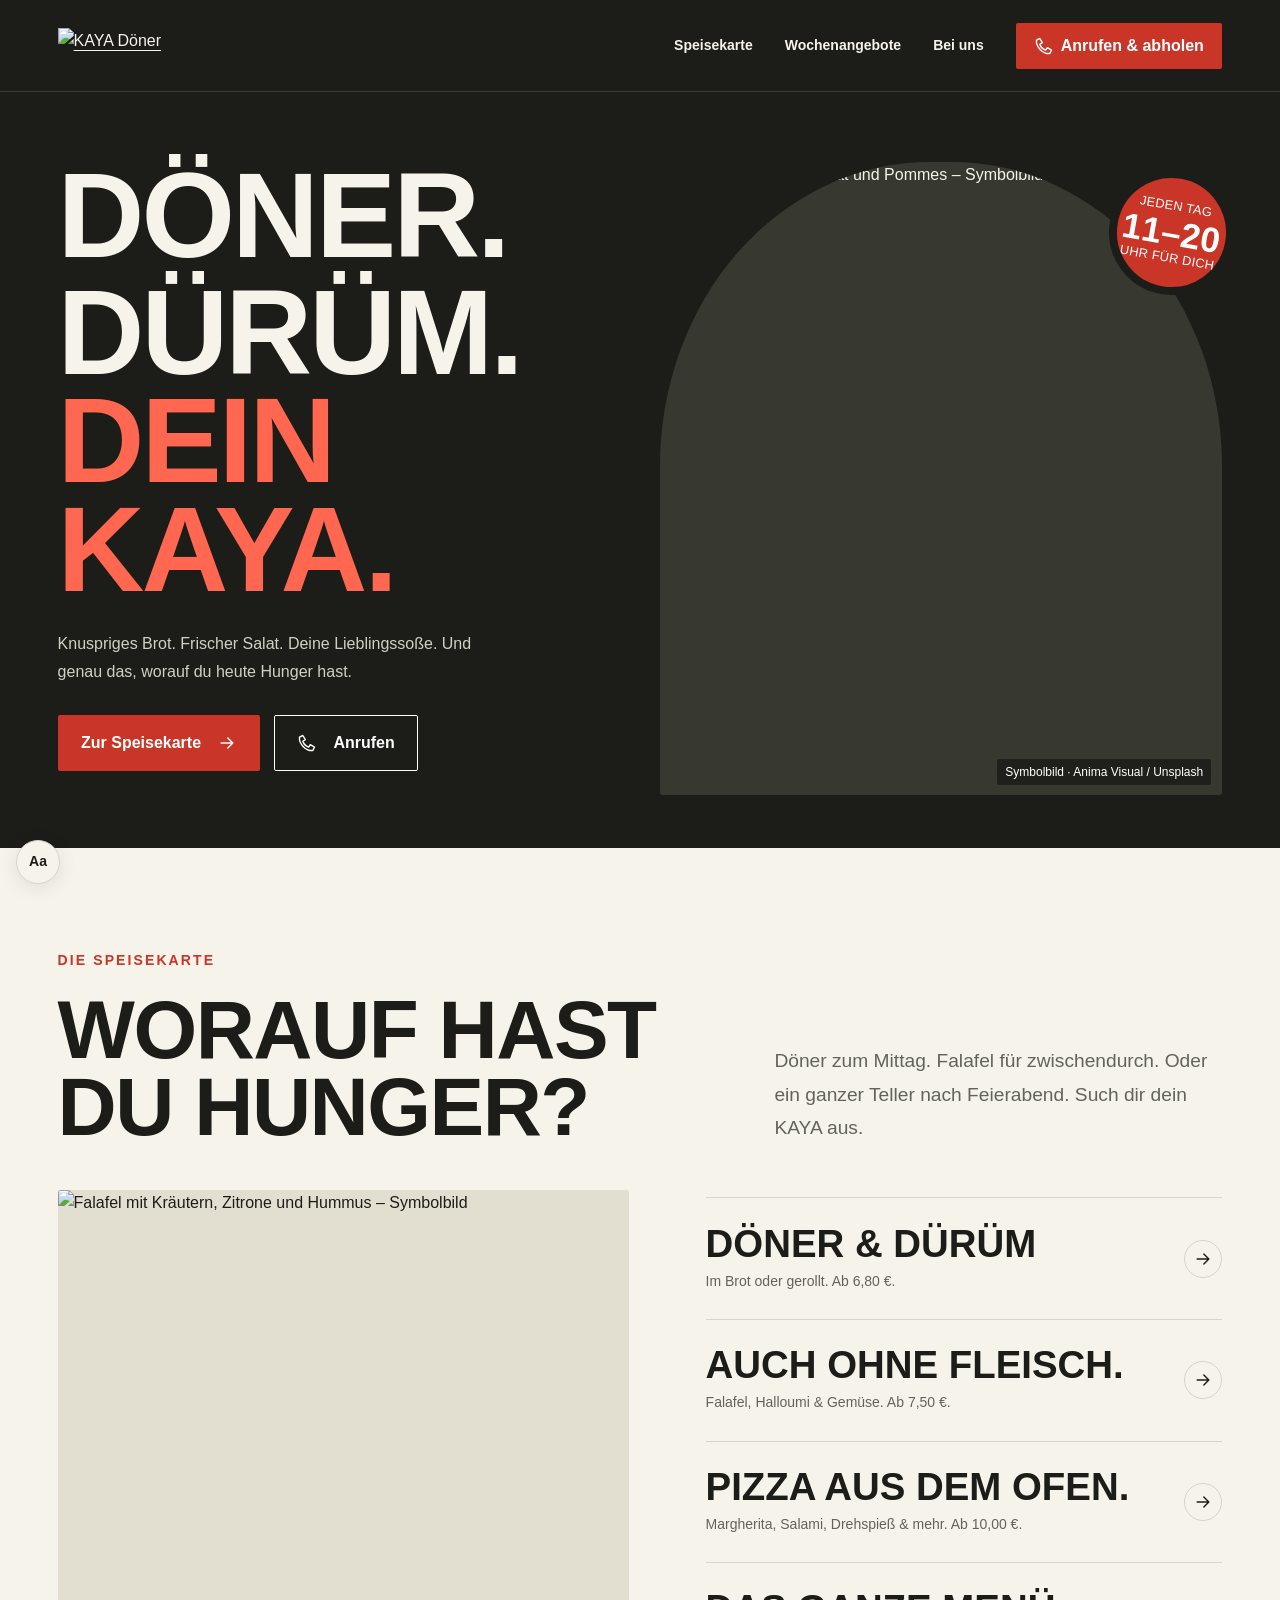
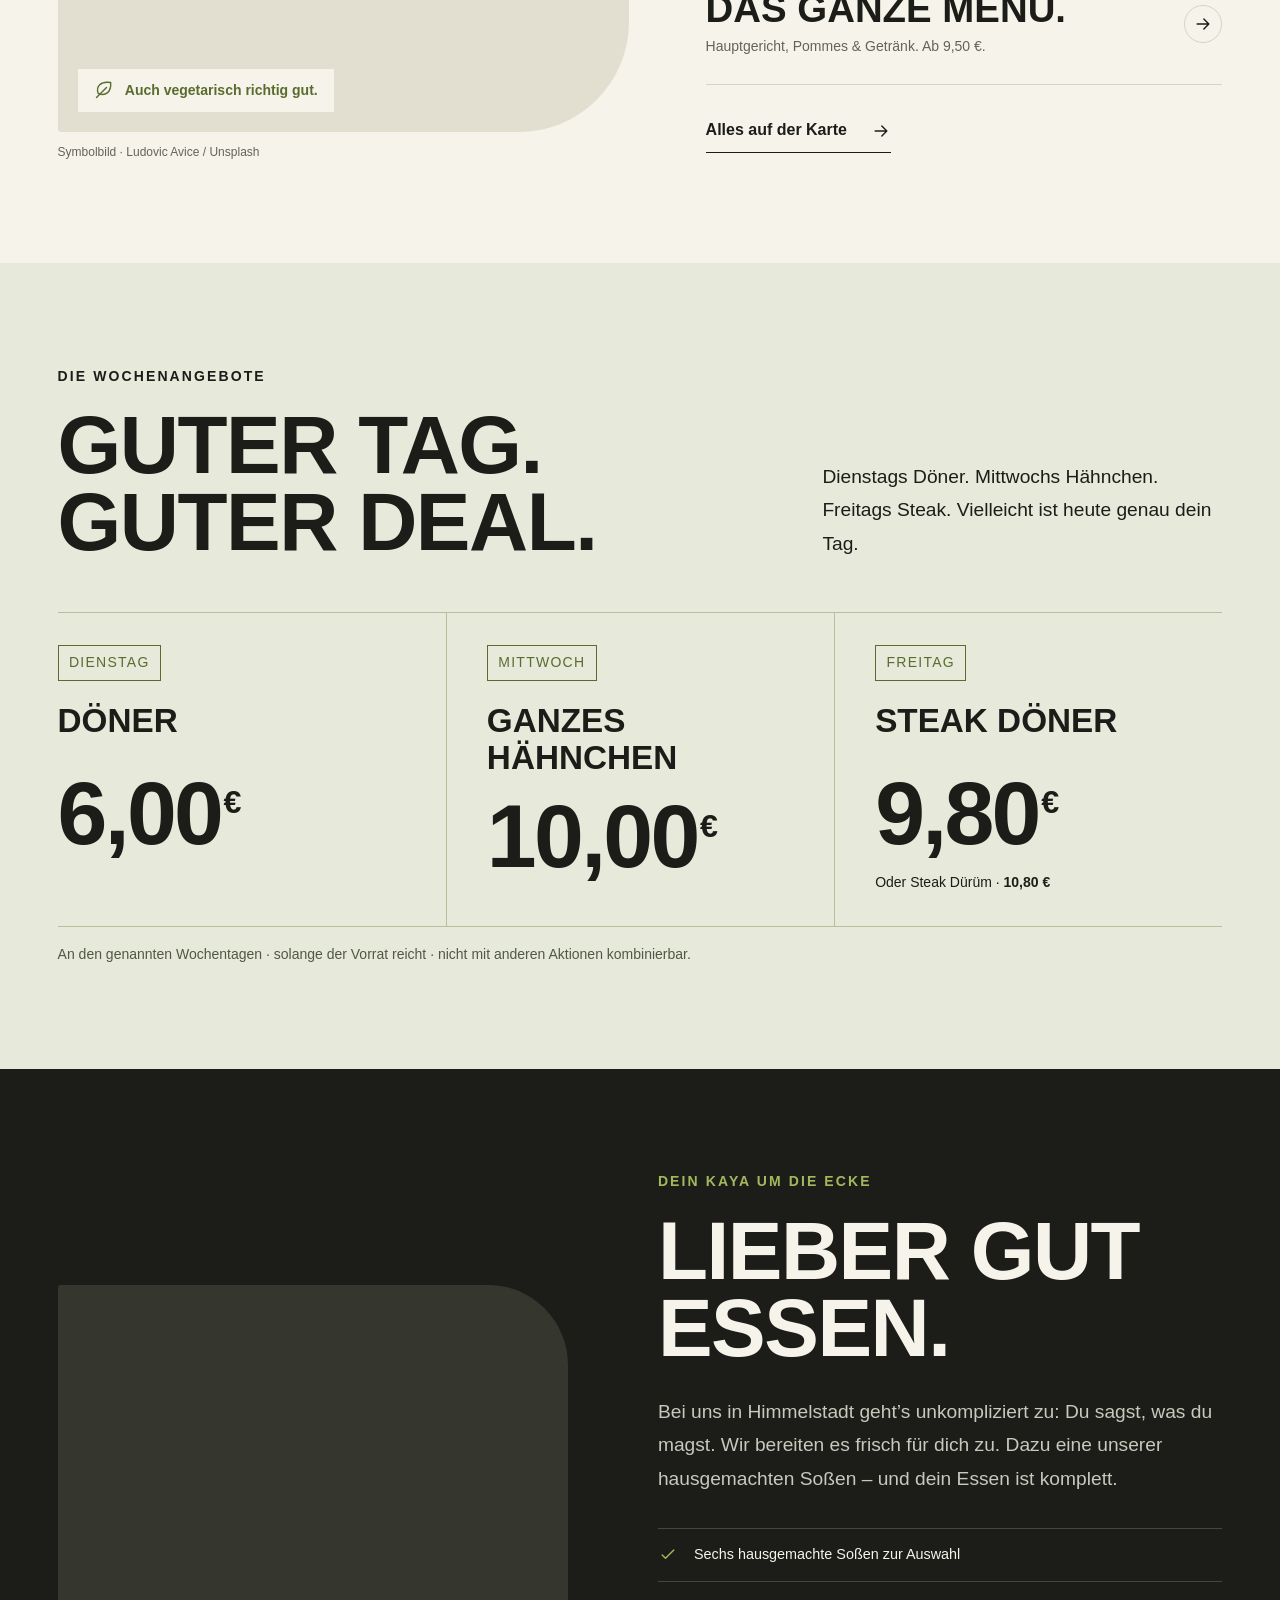
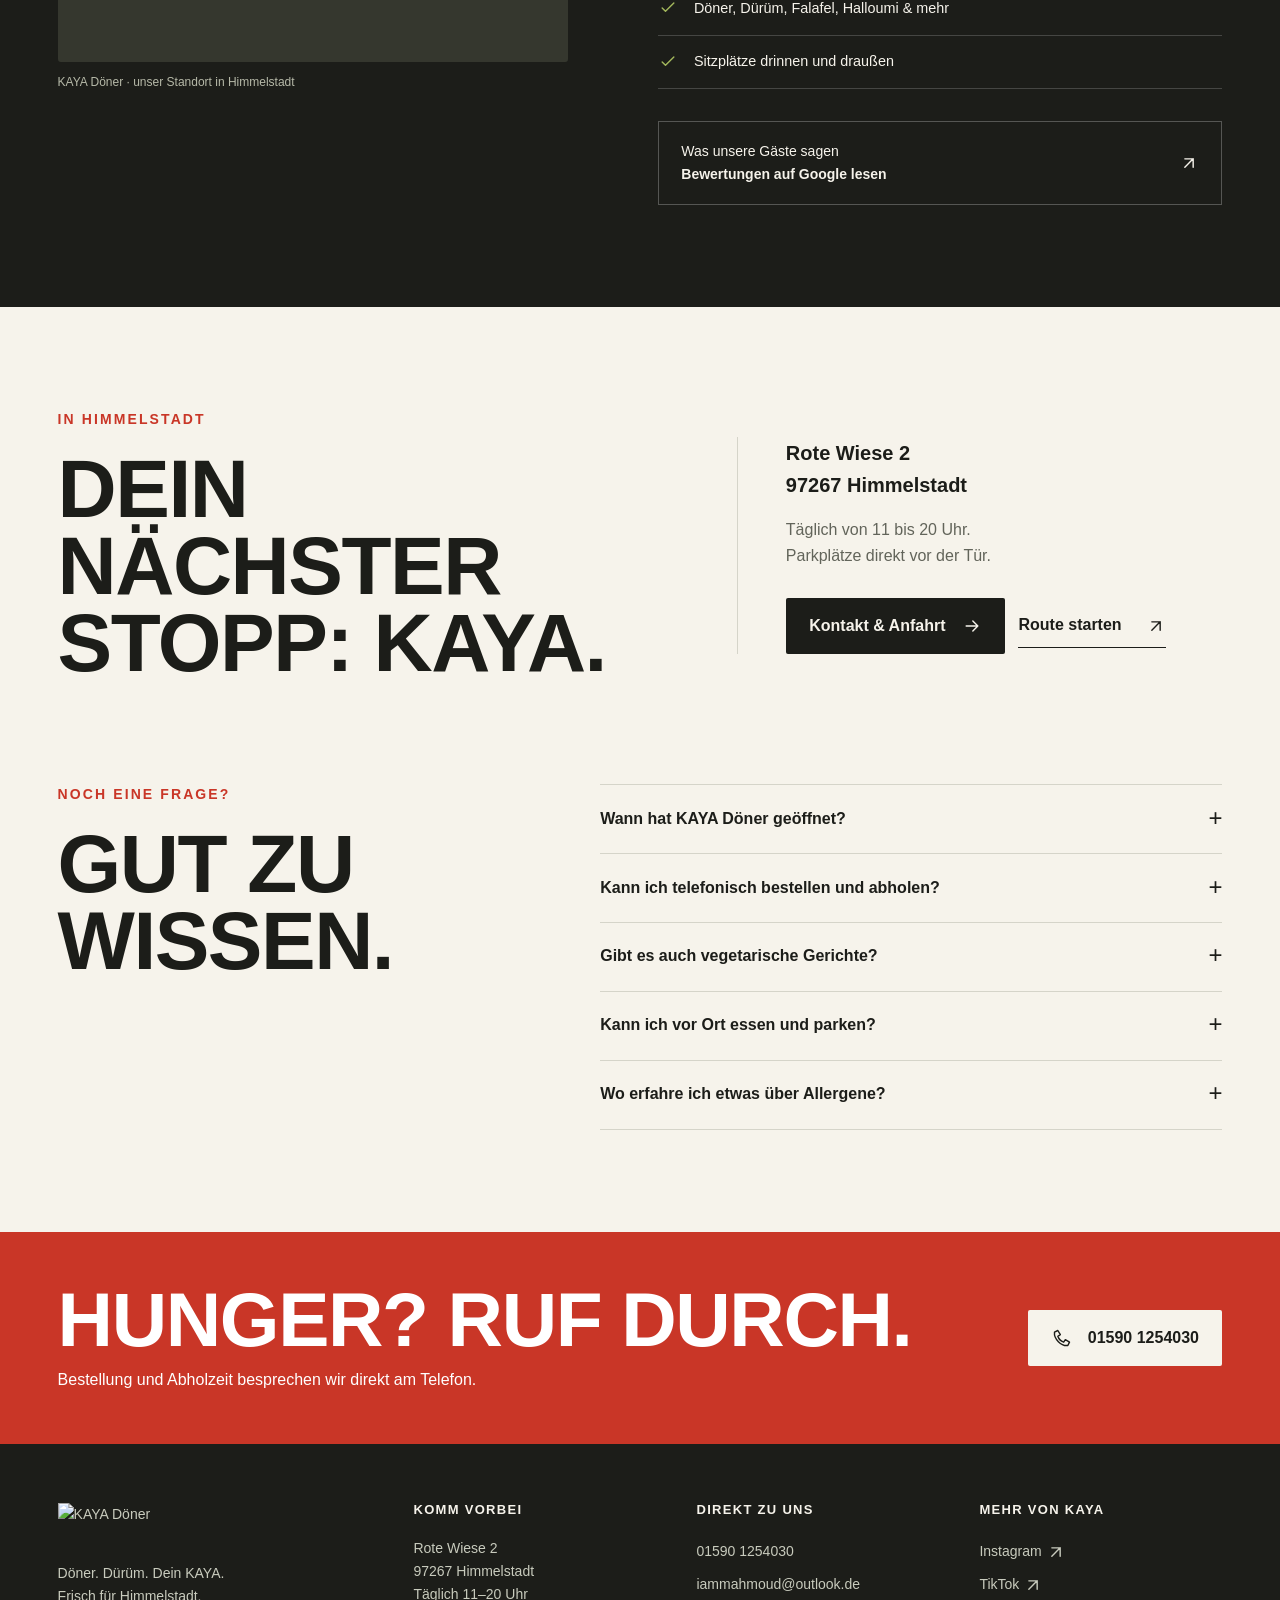
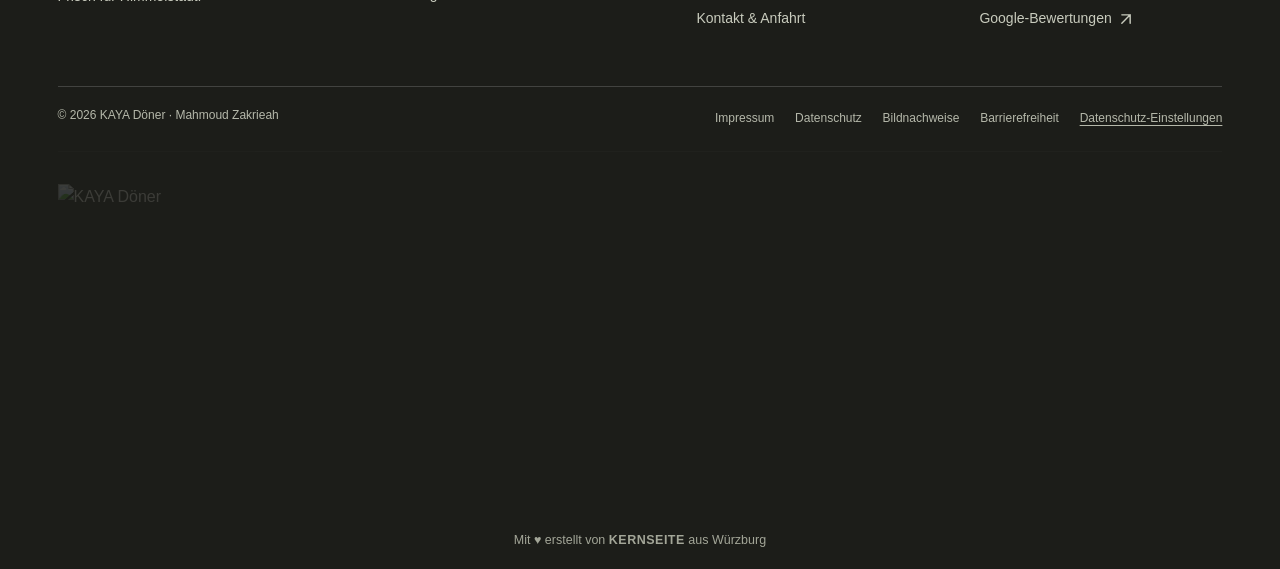
==== commit 0686c63c: "Pizzen mit Allergenkennzeichnung in die Speisekarte aufnehmen Neue Kategorie Pizza (10 Sorten) laut " ====
--- a/index.html
+++ b/index.html
@@ -1,4 +1,4 @@
-<!doctype html><html lang="de"><head><meta charset="utf-8"><meta name="viewport" content="width=device-width, initial-scale=1, viewport-fit=cover"><title>KAYA Döner Himmelstadt | Dürüm, Falafel &amp; Halloumi</title><meta name="description" content="Döner, Dürüm und Falafel in Himmelstadt. Speisekarte, Preise und Wochenangebote. Täglich 11–20 Uhr, Rote Wiese 2. Anrufen und abholen."><meta name="robots" content="noindex, follow"><meta name="theme-color" content="#1c1d19"><meta name="referrer" content="strict-origin-when-cross-origin"><link rel="canonical" href="https://kaya-doener-himmelstadt.de/"><link rel="icon" href="favicon.svg" type="image/svg+xml"><link rel="icon" href="favicon.ico" sizes="any"><link rel="apple-touch-icon" href="apple-touch-icon.png"><link rel="manifest" href="site.webmanifest"><link rel="preload" href="assets/fonts/barlow-condensed-800.woff" as="font" type="font/woff" crossorigin><link rel="stylesheet" href="assets/site.css?v=f7797af50446"><script src="assets/site.js?v=f7797af50446" defer></script><meta property="og:type" content="website"><meta property="og:locale" content="de_DE"><meta property="og:site_name" content="KAYA Döner Himmelstadt"><meta property="og:title" content="KAYA Döner Himmelstadt | Dürüm, Falafel &amp; Halloumi"><meta property="og:description" content="Döner, Dürüm und Falafel in Himmelstadt. Speisekarte, Preise und Wochenangebote. Täglich 11–20 Uhr, Rote Wiese 2. Anrufen und abholen."><meta property="og:url" content="https://kaya-doener-himmelstadt.de/"><meta property="og:image" content="https://kaya-doener-himmelstadt.de/og-kaya-doener.jpg"><meta property="og:image:width" content="1200"><meta property="og:image:height" content="630"><meta property="og:image:alt" content="KAYA Döner – frischer Döner in Himmelstadt"><meta name="twitter:card" content="summary_large_image"><meta name="twitter:title" content="KAYA Döner Himmelstadt | Dürüm, Falafel &amp; Halloumi"><meta name="twitter:description" content="Döner, Dürüm und Falafel in Himmelstadt. Speisekarte, Preise und Wochenangebote. Täglich 11–20 Uhr, Rote Wiese 2. Anrufen und abholen."><meta name="twitter:image" content="https://kaya-doener-himmelstadt.de/og-kaya-doener.jpg"><script type="application/ld+json">{"@context":"https://schema.org","@graph":[{"@type":"WebSite","@id":"https://kaya-doener-himmelstadt.de/#website","name":"KAYA Döner Himmelstadt","url":"https://kaya-doener-himmelstadt.de/","inLanguage":"de-DE"},{"@type":"Restaurant","@id":"https://kaya-doener-himmelstadt.de/#restaurant","name":"KAYA Döner","alternateName":"KAYA Döner Himmelstadt","url":"https://kaya-doener-himmelstadt.de/","telephone":"+4915901254030","email":"iammahmoud@outlook.de","priceRange":"€","currenciesAccepted":"EUR","servesCuisine":["Türkisch","Döner","Vegetarisch"],"address":{"@type":"PostalAddress","streetAddress":"Rote Wiese 2","postalCode":"97267","addressLocality":"Himmelstadt","addressRegion":"Bayern","addressCountry":"DE"},"openingHoursSpecification":[{"@type":"OpeningHoursSpecification","dayOfWeek":["Monday","Tuesday","Wednesday","Thursday","Friday","Saturday","Sunday"],"opens":"11:00","closes":"20:00"}],"hasMenu":"https://kaya-doener-himmelstadt.de/speisekarte.html","hasMap":"https://www.google.com/maps/search/?api=1&query=Rote+Wiese+2%2C+97267+Himmelstadt","logo":"https://kaya-doener-himmelstadt.de/assets/brand/kaya-horizontal-dark.svg","sameAs":["https://www.instagram.com/kayadoner_himmelstadt_/","https://www.tiktok.com/@kayadnerhimmelsta"],"description":"Döner, Dürüm, Falafel, Halloumi und hausgemachte Soßen in Himmelstadt. Vor Ort essen oder abholen."},{"@type":"WebPage","@id":"https://kaya-doener-himmelstadt.de/#webpage","url":"https://kaya-doener-himmelstadt.de/","name":"KAYA Döner Himmelstadt | Dürüm, Falafel & Halloumi","inLanguage":"de-DE","isPartOf":{"@id":"https://kaya-doener-himmelstadt.de/#website"},"about":{"@id":"https://kaya-doener-himmelstadt.de/#restaurant"}},{"@type":"FAQPage","mainEntity":[{"@type":"Question","name":"Wann hat KAYA Döner geöffnet?","acceptedAnswer":{"@type":"Answer","text":"Wir haben regulär jeden Tag von 11:00 bis 20:00 Uhr geöffnet. An Feiertagen können die Zeiten abweichen. Ruf im Zweifel kurz unter 01590 1254030 an."}},{"@type":"Question","name":"Kann ich telefonisch bestellen und abholen?","acceptedAnswer":{"@type":"Answer","text":"Ja. Ruf uns unter 01590 1254030 an und besprich dein Wunschgericht sowie die Abholzeit mit uns. Du findest uns in der Rote Wiese 2 in Himmelstadt."}},{"@type":"Question","name":"Gibt es auch vegetarische Gerichte?","acceptedAnswer":{"@type":"Answer","text":"Ja. Auf unserer Karte stehen Falafel, Halloumi und Gemüse im Brot oder im Dürüm sowie ein Falafelteller. Wenn du Fragen zu Zutaten oder Soßen hast, sprich uns vor der Bestellung an."}},{"@type":"Question","name":"Kann ich vor Ort essen und parken?","acceptedAnswer":{"@type":"Answer","text":"Du kannst drinnen oder draußen sitzen und dein Essen auch mitnehmen. Kostenlose Parkplätze gibt es direkt vor der Tür. Der Zugang ist ebenerdig."}},{"@type":"Question","name":"Wo erfahre ich etwas über Allergene?","acceptedAnswer":{"@type":"Answer","text":"Bitte frage vor deiner Bestellung telefonisch oder vor Ort nach den Allergenen und Zusatzstoffen deines gewünschten Gerichts. Rezepturen und Soßen können sich unterscheiden."}}]}]}</script><noscript><style>.js-only{display:none!important}@media(max-width:650px){.site-header{height:auto;position:relative}.nav-row{padding-block:1rem;flex-wrap:wrap}.nav{display:flex;flex-wrap:wrap;gap:1rem}.nav .button{display:none}.nav a{font-size:.8125rem}}</style></noscript></head><body><a class="skip" href="#main">Zum Inhalt springen</a>
+<!doctype html><html lang="de"><head><meta charset="utf-8"><meta name="viewport" content="width=device-width, initial-scale=1, viewport-fit=cover"><title>KAYA Döner Himmelstadt | Dürüm, Falafel &amp; Halloumi</title><meta name="description" content="Döner, Dürüm und Falafel in Himmelstadt. Speisekarte, Preise und Wochenangebote. Täglich 11–20 Uhr, Rote Wiese 2. Anrufen und abholen."><meta name="robots" content="noindex, follow"><meta name="theme-color" content="#1c1d19"><meta name="referrer" content="strict-origin-when-cross-origin"><link rel="canonical" href="https://kaya-doener-himmelstadt.de/"><link rel="icon" href="favicon.svg" type="image/svg+xml"><link rel="icon" href="favicon.ico" sizes="any"><link rel="apple-touch-icon" href="apple-touch-icon.png"><link rel="manifest" href="site.webmanifest"><link rel="preload" href="assets/fonts/barlow-condensed-800.woff" as="font" type="font/woff" crossorigin><link rel="stylesheet" href="assets/site.css?v=99c55f81e3e5"><script src="assets/site.js?v=99c55f81e3e5" defer></script><meta property="og:type" content="website"><meta property="og:locale" content="de_DE"><meta property="og:site_name" content="KAYA Döner Himmelstadt"><meta property="og:title" content="KAYA Döner Himmelstadt | Dürüm, Falafel &amp; Halloumi"><meta property="og:description" content="Döner, Dürüm und Falafel in Himmelstadt. Speisekarte, Preise und Wochenangebote. Täglich 11–20 Uhr, Rote Wiese 2. Anrufen und abholen."><meta property="og:url" content="https://kaya-doener-himmelstadt.de/"><meta property="og:image" content="https://kaya-doener-himmelstadt.de/og-kaya-doener.jpg"><meta property="og:image:width" content="1200"><meta property="og:image:height" content="630"><meta property="og:image:alt" content="KAYA Döner – frischer Döner in Himmelstadt"><meta name="twitter:card" content="summary_large_image"><meta name="twitter:title" content="KAYA Döner Himmelstadt | Dürüm, Falafel &amp; Halloumi"><meta name="twitter:description" content="Döner, Dürüm und Falafel in Himmelstadt. Speisekarte, Preise und Wochenangebote. Täglich 11–20 Uhr, Rote Wiese 2. Anrufen und abholen."><meta name="twitter:image" content="https://kaya-doener-himmelstadt.de/og-kaya-doener.jpg"><script type="application/ld+json">{"@context":"https://schema.org","@graph":[{"@type":"WebSite","@id":"https://kaya-doener-himmelstadt.de/#website","name":"KAYA Döner Himmelstadt","url":"https://kaya-doener-himmelstadt.de/","inLanguage":"de-DE"},{"@type":"Restaurant","@id":"https://kaya-doener-himmelstadt.de/#restaurant","name":"KAYA Döner","alternateName":"KAYA Döner Himmelstadt","url":"https://kaya-doener-himmelstadt.de/","telephone":"+4915901254030","email":"iammahmoud@outlook.de","priceRange":"€","currenciesAccepted":"EUR","servesCuisine":["Türkisch","Döner","Pizza","Vegetarisch"],"address":{"@type":"PostalAddress","streetAddress":"Rote Wiese 2","postalCode":"97267","addressLocality":"Himmelstadt","addressRegion":"Bayern","addressCountry":"DE"},"openingHoursSpecification":[{"@type":"OpeningHoursSpecification","dayOfWeek":["Monday","Tuesday","Wednesday","Thursday","Friday","Saturday","Sunday"],"opens":"11:00","closes":"20:00"}],"hasMenu":"https://kaya-doener-himmelstadt.de/speisekarte","hasMap":"https://www.google.com/maps/search/?api=1&query=Rote+Wiese+2%2C+97267+Himmelstadt","logo":"https://kaya-doener-himmelstadt.de/assets/brand/kaya-horizontal-dark.svg","sameAs":["https://www.instagram.com/kayadoner_himmelstadt_/","https://www.tiktok.com/@kayadnerhimmelsta"],"description":"Döner, Dürüm, Falafel, Halloumi und hausgemachte Soßen in Himmelstadt. Vor Ort essen oder abholen."},{"@type":"WebPage","@id":"https://kaya-doener-himmelstadt.de/#webpage","url":"https://kaya-doener-himmelstadt.de/","name":"KAYA Döner Himmelstadt | Dürüm, Falafel & Halloumi","inLanguage":"de-DE","isPartOf":{"@id":"https://kaya-doener-himmelstadt.de/#website"},"about":{"@id":"https://kaya-doener-himmelstadt.de/#restaurant"}},{"@type":"FAQPage","mainEntity":[{"@type":"Question","name":"Wann hat KAYA Döner geöffnet?","acceptedAnswer":{"@type":"Answer","text":"Wir haben regulär jeden Tag von 11:00 bis 20:00 Uhr geöffnet. An Feiertagen können die Zeiten abweichen. Ruf im Zweifel kurz unter 01590 1254030 an."}},{"@type":"Question","name":"Kann ich telefonisch bestellen und abholen?","acceptedAnswer":{"@type":"Answer","text":"Ja. Ruf uns unter 01590 1254030 an und besprich dein Wunschgericht sowie die Abholzeit mit uns. Du findest uns in der Rote Wiese 2 in Himmelstadt."}},{"@type":"Question","name":"Gibt es auch vegetarische Gerichte?","acceptedAnswer":{"@type":"Answer","text":"Ja. Auf unserer Karte stehen Falafel, Halloumi und Gemüse im Brot oder im Dürüm sowie ein Falafelteller. Wenn du Fragen zu Zutaten oder Soßen hast, sprich uns vor der Bestellung an."}},{"@type":"Question","name":"Kann ich vor Ort essen und parken?","acceptedAnswer":{"@type":"Answer","text":"Du kannst drinnen oder draußen sitzen und dein Essen auch mitnehmen. Kostenlose Parkplätze gibt es direkt vor der Tür. Der Zugang ist ebenerdig."}},{"@type":"Question","name":"Wo erfahre ich etwas über Allergene?","acceptedAnswer":{"@type":"Answer","text":"Bitte frage vor deiner Bestellung telefonisch oder vor Ort nach den Allergenen und Zusatzstoffen deines gewünschten Gerichts. Rezepturen und Soßen können sich unterscheiden."}}]}]}</script><noscript><style>.js-only{display:none!important}@media(max-width:650px){.site-header{height:auto;position:relative}.nav-row{padding-block:1rem;flex-wrap:wrap}.nav{display:flex;flex-wrap:wrap;gap:1rem}.nav .button{display:none}.nav a{font-size:.8125rem}}</style></noscript></head><body><a class="skip" href="#main">Zum Inhalt springen</a>
  <header class="site-header"><div class="wrap nav-row">
  <a class="brand" href="index.html" aria-label="KAYA Döner – Startseite"><img src="assets/brand/kaya-horizontal-light.svg" width="906" height="158" alt="KAYA Döner"></a>
  <nav class="nav" aria-label="Hauptnavigation"><a href="speisekarte.html">Speisekarte</a><a href="index.html#angebote">Wochenangebote</a><a href="kontakt.html">Bei uns</a><a href="tel:+4915901254030" aria-label="Anrufen &amp; abholen · KAYA Döner · 01590 1254030" class="button compact"><svg class="icon" viewBox="0 0 24 24" aria-hidden="true" focusable="false"><path d="m7 3-4 2c-1 8 8 17 16 16l2-4-5-3-2 3c-3-1-6-4-7-7l3-2Z"/></svg><span class="nav-call-label">Anrufen & abholen</span></a></nav>
@@ -9,7 +9,7 @@
  </nav><main id="main" tabindex="-1"><section class="hero" id="start"><div class="wrap"><div class="hero-grid"><div class="hero-copy"><h1><span class="hero-title-line hero-title-doener">Döner.</span><span class="hero-title-line">Dürüm.</span><em class="hero-title-line">Dein KAYA.</em></h1><p class="lead">Knuspriges Brot. Frischer Salat. Deine Lieblingssoße. Und genau das, worauf du heute Hunger hast.</p><div class="actions"><a href="speisekarte.html" class="button">Zur Speisekarte <svg class="icon" viewBox="0 0 24 24" aria-hidden="true" focusable="false"><path d="M5 12h14M13 6l6 6-6 6"/></svg></a><a href="tel:+4915901254030" aria-label="Anrufen &amp; abholen · KAYA Döner · 01590 1254030" class="button outline"><svg class="icon" viewBox="0 0 24 24" aria-hidden="true" focusable="false"><path d="m7 3-4 2c-1 8 8 17 16 16l2-4-5-3-2 3c-3-1-6-4-7-7l3-2Z"/></svg>Anrufen</a></div></div>
  <figure class="hero-photo"><div class="photo-mask"><img src="assets/images/food-hero-1200.webp" srcset="assets/images/food-hero-640.webp 640w, assets/images/food-hero-1200.webp 1200w" sizes="(max-width: 650px) 100vw, 50vw" alt="Kebab mit Fleisch, Salat und Pommes – Symbolbild" width="1200" height="800" decoding="async" fetchpriority="high"></div><div class="round-note" aria-hidden="true">JEDEN TAG<strong>11–20</strong>UHR FÜR DICH</div><figcaption class="image-caption">Symbolbild · Anima Visual / Unsplash</figcaption></figure></div>
  </div></section>
- <section class="section" id="speisekarte"><div class="wrap"><div class="section-heading"><div><span class="eyebrow red">Die Speisekarte</span><h2>Worauf hast<br>du Hunger?</h2></div><p class="lead muted">Döner zum Mittag. Falafel für zwischendurch. Oder ein ganzer Teller nach Feierabend. Such dir dein KAYA aus.</p></div><div class="menu-preview"><figure><div class="food-frame"><img src="assets/images/food-falafel-1200.webp" srcset="assets/images/food-falafel-640.webp 640w, assets/images/food-falafel-1200.webp 1200w" sizes="(max-width: 650px) 100vw, 50vw" alt="Falafel mit Kräutern, Zitrone und Hummus – Symbolbild" width="1200" height="1839" decoding="async" loading="lazy"><span class="food-label"><svg class="icon" viewBox="0 0 24 24" aria-hidden="true" focusable="false"><path d="M20 3C8 1 2 8 5 16c8 4 16-1 15-13Z"/><path d="m3 21 12-12"/></svg>Auch vegetarisch richtig gut.</span></div><figcaption class="image-caption">Symbolbild · Ludovic Avice / Unsplash</figcaption></figure><div><div class="menu-links"><a href="speisekarte.html#doener" class="menu-link"><div><h3>Döner & Dürüm</h3><p>Im Brot oder gerollt. Ab 6,80 €.</p></div><span><svg class="icon" viewBox="0 0 24 24" aria-hidden="true" focusable="false"><path d="M5 12h14M13 6l6 6-6 6"/></svg></span></a><a href="speisekarte.html#vegetarisch" class="menu-link"><div><h3>Auch ohne Fleisch.</h3><p>Falafel, Halloumi & Gemüse. Ab 7,50 €.</p></div><span><svg class="icon" viewBox="0 0 24 24" aria-hidden="true" focusable="false"><path d="M5 12h14M13 6l6 6-6 6"/></svg></span></a><a href="speisekarte.html#menues" class="menu-link"><div><h3>Das ganze Menü.</h3><p>Hauptgericht, Pommes & Getränk. Ab 9,50 €.</p></div><span><svg class="icon" viewBox="0 0 24 24" aria-hidden="true" focusable="false"><path d="M5 12h14M13 6l6 6-6 6"/></svg></span></a></div><div class="menu-bottom"><a href="speisekarte.html" class="text-link">Alles auf der Karte <svg class="icon" viewBox="0 0 24 24" aria-hidden="true" focusable="false"><path d="M5 12h14M13 6l6 6-6 6"/></svg></a></div></div></div></div></section>
+ <section class="section" id="speisekarte"><div class="wrap"><div class="section-heading"><div><span class="eyebrow red">Die Speisekarte</span><h2>Worauf hast<br>du Hunger?</h2></div><p class="lead muted">Döner zum Mittag. Falafel für zwischendurch. Oder ein ganzer Teller nach Feierabend. Such dir dein KAYA aus.</p></div><div class="menu-preview"><figure><div class="food-frame"><img src="assets/images/food-falafel-1200.webp" srcset="assets/images/food-falafel-640.webp 640w, assets/images/food-falafel-1200.webp 1200w" sizes="(max-width: 650px) 100vw, 50vw" alt="Falafel mit Kräutern, Zitrone und Hummus – Symbolbild" width="1200" height="1839" decoding="async" loading="lazy"><span class="food-label"><svg class="icon" viewBox="0 0 24 24" aria-hidden="true" focusable="false"><path d="M20 3C8 1 2 8 5 16c8 4 16-1 15-13Z"/><path d="m3 21 12-12"/></svg>Auch vegetarisch richtig gut.</span></div><figcaption class="image-caption">Symbolbild · Ludovic Avice / Unsplash</figcaption></figure><div><div class="menu-links"><a href="speisekarte.html#doener" class="menu-link"><div><h3>Döner & Dürüm</h3><p>Im Brot oder gerollt. Ab 6,80 €.</p></div><span><svg class="icon" viewBox="0 0 24 24" aria-hidden="true" focusable="false"><path d="M5 12h14M13 6l6 6-6 6"/></svg></span></a><a href="speisekarte.html#vegetarisch" class="menu-link"><div><h3>Auch ohne Fleisch.</h3><p>Falafel, Halloumi & Gemüse. Ab 7,50 €.</p></div><span><svg class="icon" viewBox="0 0 24 24" aria-hidden="true" focusable="false"><path d="M5 12h14M13 6l6 6-6 6"/></svg></span></a><a href="speisekarte.html#pizza" class="menu-link"><div><h3>Pizza aus dem Ofen.</h3><p>Margherita, Salami, Drehspieß & mehr. Ab 10,00 €.</p></div><span><svg class="icon" viewBox="0 0 24 24" aria-hidden="true" focusable="false"><path d="M5 12h14M13 6l6 6-6 6"/></svg></span></a><a href="speisekarte.html#menues" class="menu-link"><div><h3>Das ganze Menü.</h3><p>Hauptgericht, Pommes & Getränk. Ab 9,50 €.</p></div><span><svg class="icon" viewBox="0 0 24 24" aria-hidden="true" focusable="false"><path d="M5 12h14M13 6l6 6-6 6"/></svg></span></a></div><div class="menu-bottom"><a href="speisekarte.html" class="text-link">Alles auf der Karte <svg class="icon" viewBox="0 0 24 24" aria-hidden="true" focusable="false"><path d="M5 12h14M13 6l6 6-6 6"/></svg></a></div></div></div></div></section>
  <section class="section offers" id="angebote"><div class="wrap"><div class="offers-head"><div><span class="eyebrow">Die Wochenangebote</span><h2>Guter Tag.<br>Guter Deal.</h2></div><p class="lead">Dienstags Döner. Mittwochs Hähnchen. Freitags Steak. Vielleicht ist heute genau dein Tag.</p></div><div class="offer-grid"><article class="offer" data-weekday="Tuesday"><span class="offer-day">Dienstag</span><h3>Döner</h3><p class="offer-price">6,00<small>€</small></p></article><article class="offer" data-weekday="Wednesday"><span class="offer-day">Mittwoch</span><h3>Ganzes Hähnchen</h3><p class="offer-price">10,00<small>€</small></p></article><article class="offer" data-weekday="Friday"><span class="offer-day">Freitag</span><h3>Steak Döner</h3><p class="offer-price">9,80<small>€</small></p><p class="offer-extra">Oder Steak Dürüm · <strong>10,80 €</strong></p></article></div><p class="fine">An den genannten Wochentagen · solange der Vorrat reicht · nicht mit anderen Aktionen kombinierbar.</p></div></section>
  <section class="section story" id="ueber-uns"><div class="wrap story-grid"><figure><div class="story-photo store-photo"><img src="assets/images/kaya-standort-1200.webp" srcset="assets/images/kaya-standort-640.webp 640w, assets/images/kaya-standort-1200.webp 1200w" sizes="(max-width: 650px) 100vw, 50vw" width="1200" height="900" alt="Eingang von KAYA Döner in Himmelstadt mit beleuchtetem KAYA-Schriftzug" loading="lazy" decoding="async"></div><figcaption class="image-caption">KAYA Döner · unser Standort in Himmelstadt</figcaption></figure><div><span class="eyebrow">Dein KAYA um die Ecke</span><h2>Lieber gut<br>essen.</h2><p class="lead">Bei uns in Himmelstadt geht’s unkompliziert zu: Du sagst, was du magst. Wir bereiten es frisch für dich zu. Dazu eine unserer hausgemachten Soßen – und dein Essen ist komplett.</p><ul class="feature-lines"><li><svg class="icon" viewBox="0 0 24 24" aria-hidden="true" focusable="false"><path d="m5 12 4 4L19 6"/></svg>Sechs hausgemachte Soßen zur Auswahl</li><li><svg class="icon" viewBox="0 0 24 24" aria-hidden="true" focusable="false"><path d="m5 12 4 4L19 6"/></svg>Döner, Dürüm, Falafel, Halloumi & mehr</li><li><svg class="icon" viewBox="0 0 24 24" aria-hidden="true" focusable="false"><path d="m5 12 4 4L19 6"/></svg>Sitzplätze drinnen und draußen</li></ul><a href="https://www.google.com/maps/search/?api=1&amp;query=KAYA+D%C3%B6ner+Himmelstadt" class="review-link" target="_blank" rel="noopener noreferrer"><span id="bewertungen">Was unsere Gäste sagen<br><strong>Bewertungen auf Google lesen</strong></span><svg class="icon" viewBox="0 0 24 24" aria-hidden="true" focusable="false"><path d="M7 17 17 7M7 7h10v10"/></svg></a></div></div></section>
  <section class="section" id="standort"><div class="wrap visit-teaser"><div><span class="eyebrow red">In Himmelstadt</span><h2>Dein nächster<br>Stopp: KAYA.</h2></div><div class="visit-card" id="kontakt"><p class="address">Rote Wiese 2<br>97267 Himmelstadt</p><p class="muted">Täglich von 11 bis 20 Uhr.<br>Parkplätze direkt vor der Tür.</p><div class="actions"><a href="kontakt.html" class="button ink">Kontakt & Anfahrt <svg class="icon" viewBox="0 0 24 24" aria-hidden="true" focusable="false"><path d="M5 12h14M13 6l6 6-6 6"/></svg></a><a href="https://www.google.com/maps/search/?api=1&amp;query=Rote+Wiese+2%2C+97267+Himmelstadt" class="text-link" target="_blank" rel="noopener noreferrer">Route starten <svg class="icon" viewBox="0 0 24 24" aria-hidden="true" focusable="false"><path d="M7 17 17 7M7 7h10v10"/></svg></a></div></div></div></section>
@@ -21,7 +21,7 @@
  <div><h2>Mehr von KAYA</h2><ul><li><a href="https://www.instagram.com/kayadoner_himmelstadt_/" target="_blank" rel="noopener noreferrer">Instagram <svg class="icon" viewBox="0 0 24 24" aria-hidden="true" focusable="false"><path d="M7 17 17 7M7 7h10v10"/></svg></a></li><li><a href="https://www.tiktok.com/@kayadnerhimmelsta" target="_blank" rel="noopener noreferrer">TikTok <svg class="icon" viewBox="0 0 24 24" aria-hidden="true" focusable="false"><path d="M7 17 17 7M7 7h10v10"/></svg></a></li><li><a href="https://www.google.com/maps/search/?api=1&amp;query=KAYA+D%C3%B6ner+Himmelstadt" target="_blank" rel="noopener noreferrer">Google-Bewertungen <svg class="icon" viewBox="0 0 24 24" aria-hidden="true" focusable="false"><path d="M7 17 17 7M7 7h10v10"/></svg></a></li></ul></div>
  </div><div class="footer-bottom"><span>© 2026 KAYA Döner · Mahmoud Zakrieah</span><div><a href="impressum.html">Impressum</a><a href="datenschutz.html">Datenschutz</a><a href="bildnachweise.html">Bildnachweise</a><a href="barrierefreiheit.html">Barrierefreiheit</a><button class="js-only" data-privacy-settings>Datenschutz-Einstellungen</button></div></div>
  <div class="giant-brand" aria-hidden="true"><img src="assets/brand/kaya-wordmark-white.svg" width="542" height="150" alt="KAYA Döner" loading="lazy"></div>
- <p class="site-credit">Mit ♥ erstellt von <a href="https://kernseite.com" title="Webdesign Agentur Würzburg" target="_blank" rel="noopener">KERNSEITE</a> aus Würzburg</p></div></footer>
+ <p class="site-credit">Mit ♥ erstellt von <a href="https://www.kernseite.com/" title="Webdesign Agentur Würzburg" target="_blank" rel="noopener">KERNSEITE</a> aus Würzburg</p></div></footer>
  <nav class="mobile-bar" aria-label="Schnellzugriff"><a href="speisekarte.html" class="button ink">Speisekarte <svg class="icon" viewBox="0 0 24 24" aria-hidden="true" focusable="false"><path d="M5 12h14M13 6l6 6-6 6"/></svg></a><a href="tel:+4915901254030" aria-label="Anrufen &amp; abholen · KAYA Döner · 01590 1254030" class="button"><svg class="icon" viewBox="0 0 24 24" aria-hidden="true" focusable="false"><path d="m7 3-4 2c-1 8 8 17 16 16l2-4-5-3-2 3c-3-1-6-4-7-7l3-2Z"/></svg>Anrufen</a></nav>
  <details class="accessibility js-only"><summary aria-label="Lesbarkeit einstellen">Aa</summary><div class="access-panel"><h2>Lesbarkeit</h2><div class="settings-row"><span>Schrift <span id="font-level" aria-live="polite">100 %</span></span><div><button id="font-minus" aria-label="Schrift verkleinern">A−</button> <button id="font-plus" aria-label="Schrift vergrößern">A+</button></div></div><div class="settings-row"><span>Mehr Kontrast</span><button id="contrast-toggle" aria-pressed="false">Aus</button></div><button class="reset" id="reading-reset">Zurücksetzen</button></div></details>
  <dialog class="privacy-dialog" id="privacy-dialog" aria-labelledby="privacy-title" aria-describedby="privacy-description"><h2 id="privacy-title">Deine Privatsphäre.</h2><p id="privacy-description">Wir verwenden keine Analyse- oder Marketingdienste. Die optionale Google-Karte wird nur mit deiner Einwilligung geladen. Dabei kann Google deine IP-Adresse und Geräteinformationen verarbeiten, auch in den USA. Mehr dazu in unserer <a href="datenschutz.html#karte">Datenschutzerklärung</a>.</p><p class="small" data-consent-status>Google Maps ist deaktiviert.</p><div class="actions"><button class="button ink" id="privacy-decline">Ohne Google Maps</button><button class="button" id="privacy-accept">Google Maps erlauben</button></div><button id="privacy-close" class="dialog-close">Schließen</button></dialog></body></html>
--- a/assets/site.css
+++ b/assets/site.css
@@ -13,7 +13,7 @@
 .story{background:var(--ink);color:var(--paper)}.story-grid{display:grid;grid-template-columns:.95fr 1.05fr;gap:clamp(3rem,7vw,7rem);align-items:center}.story .eyebrow{color:var(--leaf)}.story .lead{color:#c7c9bc;margin-top:1.8rem}.story .story-photo{aspect-ratio:.95;position:relative;background:#35372e;border-radius:3px 80px 3px 3px;overflow:hidden}.story-photo img{width:100%;height:100%;object-fit:cover}.story .feature-lines{margin:2rem 0;border-top:1px solid #ffffff2e}.feature-lines li{padding:.9rem 0;border-bottom:1px solid #ffffff2e;display:flex;align-items:center;gap:1rem;font-size:.9rem}.feature-lines .icon{color:var(--leaf)}.story .image-caption{color:#b6b9a8}.review-link{border:1px solid #ffffff40;display:flex;justify-content:space-between;gap:2rem;padding:1.1rem 1.4rem;align-items:center;text-decoration:none;font-size:.875rem}.review-link:hover{border-color:var(--leaf)}
 .visit-teaser{display:grid;grid-template-columns:1.3fr 1fr;gap:3rem;align-items:center}.visit-teaser h2{max-width:43rem}.visit-card{border-left:1px solid var(--line);padding-left:3rem}.visit-card .address{font-size:1.25rem;font-weight:600;line-height:1.6;margin-bottom:1rem}.visit-card .actions{margin-top:1.8rem}.faq-wrap{display:grid;grid-template-columns:1fr 1.3fr;gap:4rem}.faq{border-top:1px solid var(--line)}.faq details{border-bottom:1px solid var(--line)}.faq summary{cursor:pointer;list-style:none;display:flex;justify-content:space-between;gap:1.5rem;padding:1.3rem 0;font-weight:700;font-size:1rem}.faq summary::-webkit-details-marker{display:none}.faq summary:after{content:'+';font-size:1.5rem;font-weight:400;line-height:1;flex-shrink:0}.faq details[open] summary:after{content:'−'}.faq details p{padding:0 2rem 1.4rem 0;font-size:1rem;color:var(--muted);max-width:44rem}.faq-section{padding-top:0}.cta{background:var(--red);color:white;position:relative;overflow:hidden}.cta-inner{padding-block:3.2rem;display:flex;gap:3rem;justify-content:space-between;align-items:center}.cta h2{font-size:clamp(3rem,6vw,6.2rem)}.cta p{font-size:1rem;margin-top:.7rem}.cta .button{flex-shrink:0}
 .site-footer{background:var(--ink);color:var(--paper);padding-top:3.5rem}.footer-top{display:grid;grid-template-columns:1.3fr 1fr 1fr 1fr;gap:2.5rem;padding-bottom:3rem}.footer-brand img{width:235px;height:auto;margin-bottom:1rem}.footer-top h2{font:700 .8125rem/1.5 var(--body);letter-spacing:.1em;margin:0 0 1.1rem}.footer-top p,.footer-top a{font-size:.875rem;color:#c8cbbd}.footer-top a{display:inline-block;text-decoration:none;padding:.15rem 0}.footer-top a:hover{text-decoration:underline;color:var(--white)}.footer-top li{margin-bottom:.35rem}.footer-bottom{border-top:1px solid #ffffff2b;display:flex;flex-wrap:wrap;justify-content:space-between;gap:1rem;padding:1.2rem 0;font-size:.75rem;color:#b5b8aa}.footer-bottom div{display:flex;gap:1.3rem;flex-wrap:wrap}.footer-bottom a{text-decoration:none;display:inline-block;padding-block:.2rem}.footer-bottom a:hover{text-decoration:underline}.footer-bottom button{color:inherit;font-size:inherit;background:none;border:0;padding:.2rem 0;text-decoration:underline;text-underline-offset:.25em}.giant-brand{overflow:hidden;border-top:1px solid #ffffff1a;padding:2rem 0 1.5rem;opacity:.14}.giant-brand img{width:100%;height:auto}.site-credit{margin:0;padding:0 0 1.25rem;text-align:center;font-size:.78125rem;line-height:1.5;color:#a3a698}.site-credit a{color:inherit;text-decoration:none;font-weight:600;letter-spacing:.04em;transition:color .2s}.site-credit a:hover,.site-credit a:focus-visible{color:var(--paper);text-decoration:underline;text-underline-offset:.2em}.mobile-bar{display:none}.accessibility{position:fixed;left:1rem;bottom:1rem;z-index:35}.accessibility summary{list-style:none;cursor:pointer;border:1px solid #d5d4c9;background:var(--paper);color:var(--ink);border-radius:50%;width:44px;height:44px;display:grid;place-items:center;box-shadow:0 4px 20px #00000016;font-weight:700;font-size:.875rem}.accessibility summary::-webkit-details-marker{display:none}.access-panel{position:absolute;left:0;bottom:56px;background:var(--paper);color:var(--ink);border:1px solid var(--line);padding:1.1rem;width:260px;box-shadow:0 10px 35px #0002;border-radius:4px}.access-panel h2{font:700 1rem/1.4 var(--body);text-transform:none;margin-bottom:1rem;letter-spacing:0}.access-panel .settings-row{display:flex;align-items:center;justify-content:space-between;font-size:.875rem;gap:.5rem;margin-top:.5rem}.settings-row button{border:1px solid var(--line);background:transparent;padding:.4rem .65rem;min-height:42px;font-weight:600}.access-panel>.reset{margin-top:1rem;background:none;border:none;text-decoration:underline;font-size:.875rem;padding:.25rem 0;min-height:40px}.high-contrast{--ink:#090a07;--paper:#fff;--muted:#373930;--red:#a02414;--red-light:#ff9e86;--olive:#344b06;--line:#76786e}.high-contrast .offers{background:#fff}.high-contrast .hero .lead,.high-contrast .hero-facts span,.high-contrast .footer-top a,.high-contrast .footer-top p,.high-contrast .story .lead{color:white}
-.page-intro{padding:3.5rem 0 3rem;border-bottom:1px solid var(--line)}.breadcrumbs{font-size:.875rem;color:var(--muted);display:flex;gap:.75rem;align-items:center;margin-bottom:2.5rem}.breadcrumbs a{text-decoration:none}.breadcrumbs a:hover{text-decoration:underline}.page-intro h1{font-size:clamp(4.5rem,9vw,9rem)}.page-intro .lead{margin-top:1.4rem}.intro-flex{display:flex;justify-content:space-between;align-items:end;gap:3rem}.intro-note{max-width:22rem;border-left:2px solid var(--red);padding-left:1.2rem;font-size:.875rem}.intro-note a{font-weight:700;display:inline-block;padding-block:.2rem}.menu-layout{display:grid;grid-template-columns:240px minmax(0,1fr);gap:5rem;padding-block:3rem 6rem;align-items:start}.category-nav{position:sticky;top:calc(var(--header) + 1.7rem)}.category-nav p{font-size:.75rem;letter-spacing:.12em;text-transform:uppercase;font-weight:700;color:var(--muted);margin-bottom:1rem}.category-nav a{display:flex;justify-content:space-between;align-items:center;gap:.7rem;padding:.6rem 0;border-bottom:1px solid var(--line);text-decoration:none;font-size:.875rem;min-height:44px}.category-nav a:hover,.category-nav a[aria-current=true]{color:var(--red)}.category-nav a span{font-size:.75rem;color:var(--muted)}.category-nav .print-button{margin-top:1.5rem;border:1px solid var(--line);background:none;padding:.65rem .8rem;font-size:.875rem;min-height:44px;display:flex;align-items:center;gap:.7rem}.menu-section{padding-bottom:3.8rem;scroll-margin-top:calc(var(--header) + 1.5rem)}.menu-section+.menu-section{padding-top:.4rem}.menu-section h2{font-size:clamp(2.8rem,4.5vw,4.3rem)}.menu-section .category-intro{color:var(--muted);font-size:.875rem;margin:.8rem 0 1.8rem;max-width:38rem}.menu-items{border-top:2px solid var(--ink)}.menu-item{padding:1.25rem 0;border-bottom:1px solid var(--line);display:grid;grid-template-columns:minmax(0,1fr) auto;gap:1.5rem;align-items:start}.menu-item .menu-name{font-size:1.0625rem;font-weight:700;line-height:1.25}.menu-item p{font-size:.875rem;color:var(--muted);margin-top:.35rem;max-width:34rem}.menu-price{font-size:1rem;font-weight:700;white-space:nowrap;font-variant-numeric:tabular-nums;line-height:1.4;text-align:right;display:flex;gap:1.2rem}.menu-price span{display:block}.menu-price small{font-size:.75rem;font-weight:400;color:var(--muted);display:block;margin-top:.25rem}.sauces{background:#e7e9da;padding:2rem;border-radius:2px}.sauces h2{font-size:3rem}.sauce-list{display:flex;flex-wrap:wrap;gap:.7rem;margin-top:1.4rem}.sauce-list li{padding:.5rem .8rem;border:1px solid #b7bf9e;font-size:.875rem}.menu-info{border-top:1px solid var(--line);margin-top:2.5rem;padding-top:1.5rem;font-size:.875rem;color:var(--muted)}.menu-info h2{font:700 1rem/1.5 var(--body);text-transform:none;letter-spacing:0;color:var(--ink);margin-bottom:.65rem}.menu-info p+p{margin-top:.65rem}.menu-visual{width:100%;aspect-ratio:2.9;margin:1rem 0 2.5rem;object-fit:cover;object-position:center 65%;border-radius:2px}
+.page-intro{padding:3.5rem 0 3rem;border-bottom:1px solid var(--line)}.breadcrumbs{font-size:.875rem;color:var(--muted);display:flex;gap:.75rem;align-items:center;margin-bottom:2.5rem}.breadcrumbs a{text-decoration:none}.breadcrumbs a:hover{text-decoration:underline}.page-intro h1{font-size:clamp(4.5rem,9vw,9rem)}.page-intro .lead{margin-top:1.4rem}.intro-flex{display:flex;justify-content:space-between;align-items:end;gap:3rem}.intro-note{max-width:22rem;border-left:2px solid var(--red);padding-left:1.2rem;font-size:.875rem}.intro-note a{font-weight:700;display:inline-block;padding-block:.2rem}.menu-layout{display:grid;grid-template-columns:240px minmax(0,1fr);gap:5rem;padding-block:3rem 6rem;align-items:start}.category-nav{position:sticky;top:calc(var(--header) + 1.7rem)}.category-nav p{font-size:.75rem;letter-spacing:.12em;text-transform:uppercase;font-weight:700;color:var(--muted);margin-bottom:1rem}.category-nav a{display:flex;justify-content:space-between;align-items:center;gap:.7rem;padding:.6rem 0;border-bottom:1px solid var(--line);text-decoration:none;font-size:.875rem;min-height:44px}.category-nav a:hover,.category-nav a[aria-current=true]{color:var(--red)}.category-nav a span{font-size:.75rem;color:var(--muted)}.category-nav .print-button{margin-top:1.5rem;border:1px solid var(--line);background:none;padding:.65rem .8rem;font-size:.875rem;min-height:44px;display:flex;align-items:center;gap:.7rem}.menu-section{padding-bottom:3.8rem;scroll-margin-top:calc(var(--header) + 1.5rem)}.menu-section+.menu-section{padding-top:.4rem}.menu-section h2{font-size:clamp(2.8rem,4.5vw,4.3rem)}.menu-section .category-intro{color:var(--muted);font-size:.875rem;margin:.8rem 0 1.8rem;max-width:38rem}.menu-items{border-top:2px solid var(--ink)}.menu-item{padding:1.25rem 0;border-bottom:1px solid var(--line);display:grid;grid-template-columns:minmax(0,1fr) auto;gap:1.5rem;align-items:start}.menu-item .menu-name{font-size:1.0625rem;font-weight:700;line-height:1.25}.menu-item p{font-size:.875rem;color:var(--muted);margin-top:.35rem;max-width:34rem}.menu-item .menu-codes{font-size:.75rem;margin-top:.3rem}.menu-codes a{color:inherit;text-underline-offset:2px}.menu-price{font-size:1rem;font-weight:700;white-space:nowrap;font-variant-numeric:tabular-nums;line-height:1.4;text-align:right;display:flex;gap:1.2rem}.menu-price span{display:block}.menu-price small{font-size:.75rem;font-weight:400;color:var(--muted);display:block;margin-top:.25rem}.sauces{background:#e7e9da;padding:2rem;border-radius:2px}.sauces h2{font-size:3rem}.sauce-list{display:flex;flex-wrap:wrap;gap:.7rem;margin-top:1.4rem}.sauce-list li{padding:.5rem .8rem;border:1px solid #b7bf9e;font-size:.875rem}.menu-info{border-top:1px solid var(--line);margin-top:2.5rem;padding-top:1.5rem;font-size:.875rem;color:var(--muted)}.menu-info h2{font:700 1rem/1.5 var(--body);text-transform:none;letter-spacing:0;color:var(--ink);margin-bottom:.65rem}.menu-info p+p{margin-top:.65rem}.menu-visual{width:100%;aspect-ratio:2.9;margin:1rem 0 2.5rem;object-fit:cover;object-position:center 65%;border-radius:2px}
 .contact-grid{display:grid;grid-template-columns:1fr 1fr;gap:5rem;padding-block:4rem 5rem}.contact-block h2{font-size:3.7rem;margin-bottom:1.5rem}.contact-block+.contact-block{margin-top:3rem}.contact-address{font-size:1.35rem;line-height:1.8;margin-bottom:1.5rem}.contact-phone{display:block;font:700 clamp(2.4rem,4vw,4.2rem)/1.15 var(--display);text-decoration:none;margin:1.5rem 0 .7rem}.contact-phone:hover{color:var(--red)}.hours{width:100%;border-collapse:collapse;font-size:1rem}.hours th,.hours td{padding:.65rem 0;border-bottom:1px solid var(--line);text-align:left}.hours th{font-weight:500}.hours td{text-align:right;font-variant-numeric:tabular-nums}.hours tr[data-today=true] th{font-weight:700;color:var(--red)}.opening-state{font-size:.875rem;font-weight:600;border-left:3px solid var(--olive);padding-left:.8rem;margin-bottom:1.25rem}.contact-features{display:grid;grid-template-columns:1fr 1fr;gap:1rem;margin-top:2rem}.contact-features li{display:flex;align-items:start;gap:.7rem;font-size:.875rem}.contact-features .icon{color:var(--olive)}.map-section{background:#e7e9da;padding-block:3.5rem}.map-shell{display:grid;grid-template-columns:1fr 1fr;min-height:360px;background:var(--ink);color:var(--paper)}.map-copy{padding:3rem;display:flex;flex-direction:column;justify-content:center}.map-copy h2{font-size:4rem}.map-copy p{font-size:.875rem;margin-top:1rem;color:#c7c9bc;max-width:29rem}.map-copy .actions{margin-top:1.5rem}.map-stage{position:relative;background:#272a20;display:grid;place-items:center;min-height:360px;border-left:1px solid #ffffff25;padding:2.5rem}.map-placeholder{text-align:center;max-width:23rem}.map-placeholder>.icon{width:44px;height:44px;color:var(--leaf);margin-bottom:1rem}.map-placeholder h3{font-size:1.2rem}.map-placeholder p{font-size:.875rem;line-height:1.6;color:#c7c9bc;margin:1rem 0}.map-placeholder .button{font-size:.875rem}.map-stage iframe{position:absolute;inset:0;width:100%;height:100%;border:0}.map-revoke{margin-top:1rem;background:none;border:none;padding:.5rem 0;text-decoration:underline;color:var(--muted);font-size:.875rem;min-height:44px}.map-status{font-size:.875rem;color:var(--muted);margin-top:.6rem}.privacy-dialog{padding:2rem;width:min(550px,calc(100% - 2rem));border:1px solid var(--line);background:var(--paper);color:var(--ink);border-radius:4px}.privacy-dialog::backdrop{background:#0009}.privacy-dialog h2{font:800 2.5rem/1 var(--display);margin-bottom:1.2rem}.privacy-dialog p{font-size:1rem;margin-bottom:1.5rem}.privacy-dialog .actions{align-items:stretch}.privacy-dialog .dialog-close{display:block;margin:1.4rem 0 0 auto;border:0;background:none;min-height:44px;text-decoration:underline;font-size:.875rem}.privacy-dialog .button{flex:1}
 .legal-layout{display:grid;grid-template-columns:260px minmax(0,1fr);gap:4rem;padding-block:3.5rem 6rem}.legal-aside{position:sticky;top:calc(var(--header) + 2rem);align-self:start;font-size:.875rem}.legal-aside a{display:block;padding:.5rem 0;min-height:40px}.legal-content{max-width:820px}.legal-content h2{font:700 1.4rem/1.3 var(--body);text-transform:none;letter-spacing:0;margin:2.5rem 0 1rem}.legal-content h2:first-child{margin-top:0}.legal-content h3{margin:1.6rem 0 .6rem;font-size:1.05rem}.legal-content p{margin:.8rem 0;font-size:1rem;line-height:1.85}.legal-content ul{list-style:disc;padding-left:1.2rem;margin:1rem 0;font-size:1rem}.legal-content li+li{margin-top:.4rem}.legal-content a{overflow-wrap:anywhere}.legal-content code{font-size:.85em}.source-table{border-collapse:collapse;width:100%;font-size:.875rem}.source-table td,.source-table th{text-align:left;border-bottom:1px solid var(--line);padding:1rem .7rem 1rem 0;vertical-align:top}.error-page{text-align:center;padding-block:5rem}.error-page .error-number{font:800 clamp(9rem,22vw,19rem)/.9 var(--display);color:var(--red)}.error-page h1{font-size:4rem;margin:1.5rem 0}.error-page .actions{justify-content:center;margin-top:2rem}
 .store-photo{position:relative;overflow:hidden;aspect-ratio:1273/940!important;background:#35372e;border-radius:3px 65px 3px 3px}
